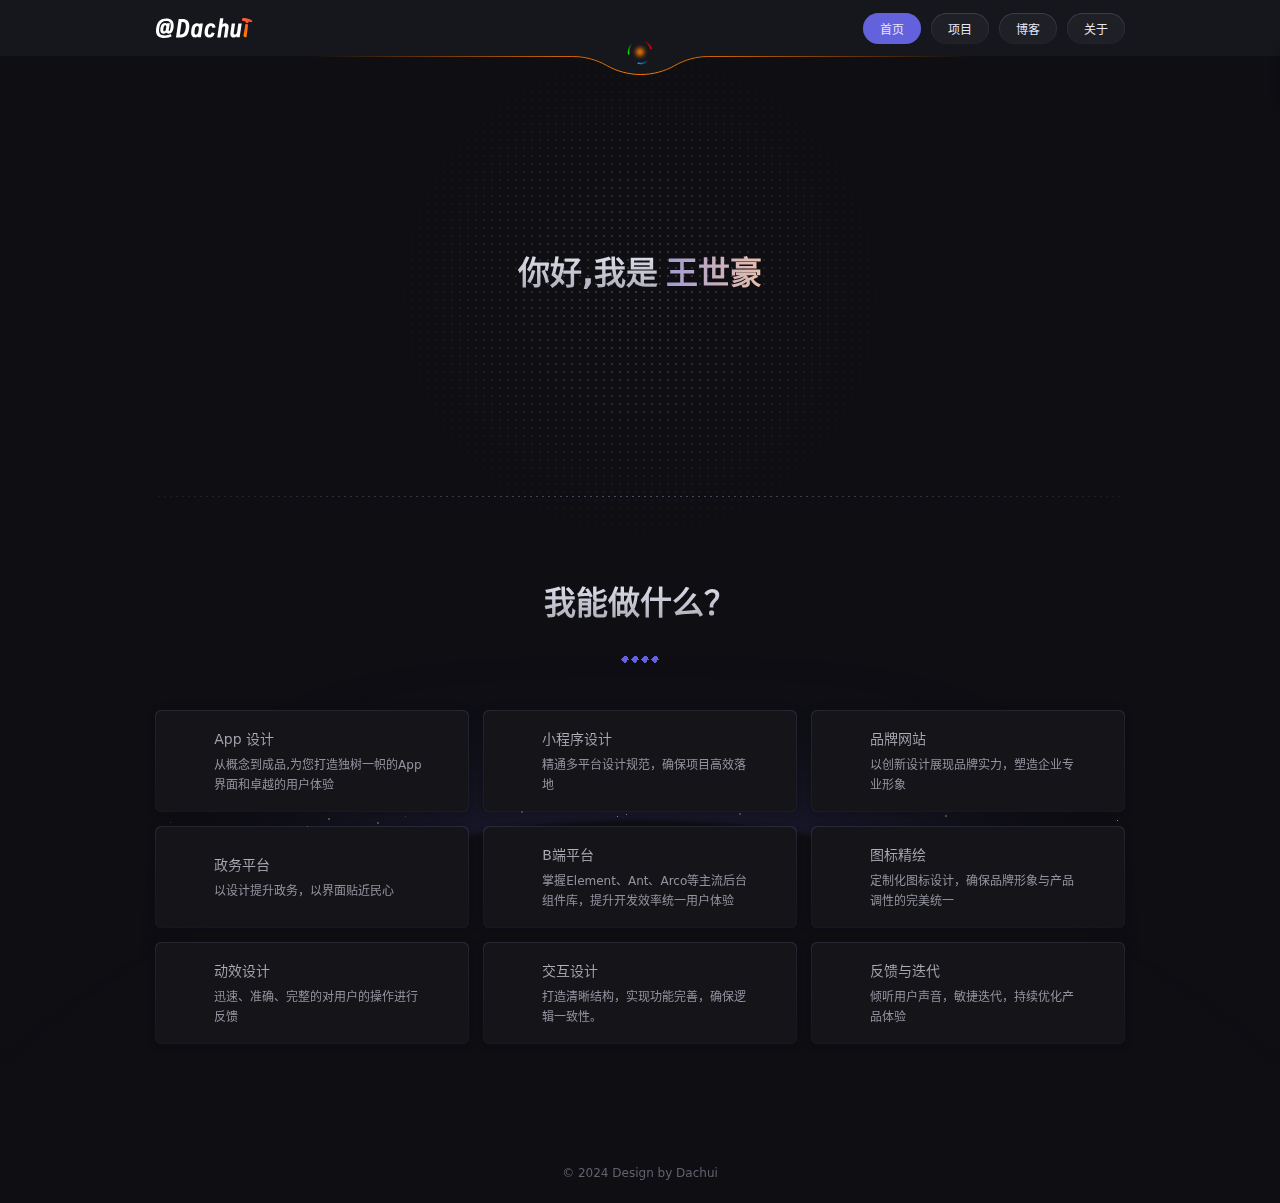
==== index.html @ 523f50c5 "Add files via upload" ====
<!DOCTYPE html>
<html lang="zh-CN" style="color-scheme: dark;">
<head>
    <meta charset="UTF-8">
    <meta name="viewport" content="width=device-width, initial-scale=1.0">
    <title>Dachui - UI Designer</title>
    <link rel="stylesheet" href="./css/style.min.css">
    <link rel="shortcut icon" href="./assets/public/favicon.svg"/>
    <script src="https://unpkg.com/typed.js@2.0.16/dist/typed.umd.js"></script>
</head>
<body>
    
    <canvas class="fireworks"></canvas>
    <div class="head">
        <div class="main">
            <a href="./index.html" class="logo"><img src="./assets/public/logo_text.svg"></a>
            <div class="menu">
                <li class="magical btn nav" onclick="window.location.href='./index.html'">首页</li>
                
                <li class="magical btn" onclick="window.location.href='./project.html'">项目</li>
                <li class="magical btn" onclick="window.location.href='./blog.html'">博客</li>
                <li class="magical btn" onclick="window.location.href='./about.html'">关于</li>
            </div>
            <div class="menu" id="menu-expand">
                <li class="magical btn skin" id="menu-expand-child"><i class="icon menu-icon"></i></li>
            </div>
            <div id="menu-panel">
                <div class="menu-panel-content">
                    <li class="magical btn nav" onclick="window.location.href='./index.html'">首页</li>
                    <li class="magical btn" onclick="window.location.href='./project.html'">项目</li>
                    <li class="magical btn" onclick="window.location.href='./blog.html'">博客</li>
                    <li class="magical btn" onclick="window.location.href='./about.html'">关于</li>
                </div>
            </div>
        </div>
        <blockquote><img src="./assets/public/logo.svg"></blockquote>
    </div>
    <div class="index">
        <div class="hello">
            <div class="title">
                <div class="title-hi">你好,我是</div>
                <a class="title-name" href="https://www.Dachui.design">王世豪</a>
            </div>
            <div class="hello-desc" id="typed"></div>
        </div>
        <div class="content-divider"></div>
        <div class="quickly-link">
            <div class="title-hi">我能做什么？</div>
            <div class="loader"></div>
            <div class="link-card">
                <div class="link-card-list">
                    <!-- App 设计 -->
                    <div class="magical link-card-item">
                        <a>
                            <img src="https://s21.ax1x.com/2024/11/17/pARQZLT.png" alt="">
                            <div class="info">
                                <div class="info-title">App 设计</div>
                                <div class="info-desc">从概念到成品,为您打造独树一帜的App界面和卓越的用户体验</div>
                            </div>
                            <div class="icon icon-arrow">
<svg width="20" height="20" viewBox="0 0 20 20" fill="none" xmlns="http://www.w3.org/2000/svg">
                                    <g clip-path="url(#clip0_2205_43)">
                                    <g filter="url(#filter0_f_2205_43)">
                                    <circle cx="9.99993" cy="10" r="4.28571" stroke="#FFA133" stroke-width="2.85714"/>
                                    </g>
                                    <circle cx="9.99993" cy="10" r="4.71429" stroke="#FFA133" stroke-width="2"/>
                                    </g>
                                    <defs>
                                    <filter id="filter0_f_2205_43" x="-1.42864" y="-1.42857" width="22.857" height="22.8571" filterUnits="userSpaceOnUse" color-interpolation-filters="sRGB">
                                    <feFlood flood-opacity="0" result="BackgroundImageFix"/>
                                    <feBlend mode="normal" in="SourceGraphic" in2="BackgroundImageFix" result="shape"/>
                                    <feGaussianBlur stdDeviation="2.85714" result="effect1_foregroundBlur_2205_43"/>
                                    </filter>
                                    <clipPath id="clip0_2205_43">
                                    <rect width="20" height="20" fill="white"/>
                                    </clipPath>
                                    </defs>
                                    </svg>   
                            </div>
                        </a>
                    </div>
                     <!-- 小程序 -->
                    <div class="magical link-card-item">
                                            <a>
                                                <img src="https://s21.ax1x.com/2024/11/17/pARKKnU.png" alt="">
                                                <div class="info">
                                                    <div class="info-title">小程序设计</div>
                                                    <div class="info-desc">精通多平台设计规范，确保项目高效落地</div>
                                                </div>
                                                <div class="icon icon-arrow">
                                                    <svg width="20" height="20" viewBox="0 0 20 20" fill="none" xmlns="http://www.w3.org/2000/svg">
                                                        <g clip-path="url(#clip0_2205_43)">
                                                        <g filter="url(#filter0_f_2205_43)">
                                                        <circle cx="9.99993" cy="10" r="4.28571" stroke="#FFA133" stroke-width="2.85714"/>
                                                        </g>
                                                        <circle cx="9.99993" cy="10" r="4.71429" stroke="#FFA133" stroke-width="2"/>
                                                        </g>
                                                        <defs>
                                                        <filter id="filter0_f_2205_43" x="-1.42864" y="-1.42857" width="22.857" height="22.8571" filterUnits="userSpaceOnUse" color-interpolation-filters="sRGB">
                                                        <feFlood flood-opacity="0" result="BackgroundImageFix"/>
                                                        <feBlend mode="normal" in="SourceGraphic" in2="BackgroundImageFix" result="shape"/>
                                                        <feGaussianBlur stdDeviation="2.85714" result="effect1_foregroundBlur_2205_43"/>
                                                        </filter>
                                                        <clipPath id="clip0_2205_43">
                                                        <rect width="20" height="20" fill="white"/>
                                                        </clipPath>
                                                        </defs>
                                                        </svg> 
                                                </div>
                                            </a>
                    </div>
                    <!-- 品牌网站 -->
                    <div class="magical link-card-item">
                        <a>
                            <img src="https://s21.ax1x.com/2024/11/17/pARKnXT.png" alt="">
                            <div class="info">
                                <div class="info-title">品牌网站</div>
                                <div class="info-desc">以创新设计展现品牌实力，塑造企业专业形象</div>
                            </div>
                            <div class="icon icon-arrow">
<svg width="20" height="20" viewBox="0 0 20 20" fill="none" xmlns="http://www.w3.org/2000/svg">
                                    <g clip-path="url(#clip0_2205_43)">
                                    <g filter="url(#filter0_f_2205_43)">
                                    <circle cx="9.99993" cy="10" r="4.28571" stroke="#FFA133" stroke-width="2.85714"/>
                                    </g>
                                    <circle cx="9.99993" cy="10" r="4.71429" stroke="#FFA133" stroke-width="2"/>
                                    </g>
                                    <defs>
                                    <filter id="filter0_f_2205_43" x="-1.42864" y="-1.42857" width="22.857" height="22.8571" filterUnits="userSpaceOnUse" color-interpolation-filters="sRGB">
                                    <feFlood flood-opacity="0" result="BackgroundImageFix"/>
                                    <feBlend mode="normal" in="SourceGraphic" in2="BackgroundImageFix" result="shape"/>
                                    <feGaussianBlur stdDeviation="2.85714" result="effect1_foregroundBlur_2205_43"/>
                                    </filter>
                                    <clipPath id="clip0_2205_43">
                                    <rect width="20" height="20" fill="white"/>
                                    </clipPath>
                                    </defs>
                                    </svg>   
                            </div>
                        </a>
                    </div>
                    <!-- 政务平台 -->
                    <div class="magical link-card-item">
                        <a>
                            <img src="https://s21.ax1x.com/2024/11/17/pARKMBF.png" alt="">
                            <div class="info">
                                <div class="info-title">政务平台</div>
                                <div class="info-desc">以设计提升政务，以界面贴近民心</div>
                            </div>
                            <div class="icon icon-arrow">
<svg width="20" height="20" viewBox="0 0 20 20" fill="none" xmlns="http://www.w3.org/2000/svg">
                                    <g clip-path="url(#clip0_2205_43)">
                                    <g filter="url(#filter0_f_2205_43)">
                                    <circle cx="9.99993" cy="10" r="4.28571" stroke="#FFA133" stroke-width="2.85714"/>
                                    </g>
                                    <circle cx="9.99993" cy="10" r="4.71429" stroke="#FFA133" stroke-width="2"/>
                                    </g>
                                    <defs>
                                    <filter id="filter0_f_2205_43" x="-1.42864" y="-1.42857" width="22.857" height="22.8571" filterUnits="userSpaceOnUse" color-interpolation-filters="sRGB">
                                    <feFlood flood-opacity="0" result="BackgroundImageFix"/>
                                    <feBlend mode="normal" in="SourceGraphic" in2="BackgroundImageFix" result="shape"/>
                                    <feGaussianBlur stdDeviation="2.85714" result="effect1_foregroundBlur_2205_43"/>
                                    </filter>
                                    <clipPath id="clip0_2205_43">
                                    <rect width="20" height="20" fill="white"/>
                                    </clipPath>
                                    </defs>
                                    </svg>   
                            </div>
                        </a>
                    </div>
                    <!-- B端平台 -->
                    <div class="magical link-card-item">
                        <a>
                            <img src="https://s21.ax1x.com/2024/11/17/pARKQ74.png" alt="">
                            <div class="info">
                                <div class="info-title">B端平台</div>
                                <div class="info-desc">掌握Element、Ant、Arco等主流后台组件库，提升开发效率统一用户体验</div>
                            </div>
                            <div class="icon icon-arrow">
<svg width="20" height="20" viewBox="0 0 20 20" fill="none" xmlns="http://www.w3.org/2000/svg">
                                    <g clip-path="url(#clip0_2205_43)">
                                    <g filter="url(#filter0_f_2205_43)">
                                    <circle cx="9.99993" cy="10" r="4.28571" stroke="#FFA133" stroke-width="2.85714"/>
                                    </g>
                                    <circle cx="9.99993" cy="10" r="4.71429" stroke="#FFA133" stroke-width="2"/>
                                    </g>
                                    <defs>
                                    <filter id="filter0_f_2205_43" x="-1.42864" y="-1.42857" width="22.857" height="22.8571" filterUnits="userSpaceOnUse" color-interpolation-filters="sRGB">
                                    <feFlood flood-opacity="0" result="BackgroundImageFix"/>
                                    <feBlend mode="normal" in="SourceGraphic" in2="BackgroundImageFix" result="shape"/>
                                    <feGaussianBlur stdDeviation="2.85714" result="effect1_foregroundBlur_2205_43"/>
                                    </filter>
                                    <clipPath id="clip0_2205_43">
                                    <rect width="20" height="20" fill="white"/>
                                    </clipPath>
                                    </defs>
                                    </svg> 
                            </div>
                        </a>
                    </div>
                    <!-- 图标精绘 -->
                    <div class="magical link-card-item">
                        <a>
                            <img src="https://s21.ax1x.com/2024/11/17/pARKZpq.png" alt="">
                            <div class="info">
                                <div class="info-title">图标精绘</div>
                                <div class="info-desc">定制化图标设计，确保品牌形象与产品调性的完美统一</div>
                            </div>
                            <div class="icon icon-arrow">
<svg width="20" height="20" viewBox="0 0 20 20" fill="none" xmlns="http://www.w3.org/2000/svg">
                                    <g clip-path="url(#clip0_2205_43)">
                                    <g filter="url(#filter0_f_2205_43)">
                                    <circle cx="9.99993" cy="10" r="4.28571" stroke="#FFA133" stroke-width="2.85714"/>
                                    </g>
                                    <circle cx="9.99993" cy="10" r="4.71429" stroke="#FFA133" stroke-width="2"/>
                                    </g>
                                    <defs>
                                    <filter id="filter0_f_2205_43" x="-1.42864" y="-1.42857" width="22.857" height="22.8571" filterUnits="userSpaceOnUse" color-interpolation-filters="sRGB">
                                    <feFlood flood-opacity="0" result="BackgroundImageFix"/>
                                    <feBlend mode="normal" in="SourceGraphic" in2="BackgroundImageFix" result="shape"/>
                                    <feGaussianBlur stdDeviation="2.85714" result="effect1_foregroundBlur_2205_43"/>
                                    </filter>
                                    <clipPath id="clip0_2205_43">
                                    <rect width="20" height="20" fill="white"/>
                                    </clipPath>
                                    </defs>
                                    </svg> 
                            </div>
                        </a>
                    </div>
                    <!-- 动效设计 -->
                    <div class="magical link-card-item">
                        <a>
                            <img src="https://s21.ax1x.com/2024/11/17/pARKmcV.png" alt="">
                            <div class="info">
                                <div class="info-title">动效设计</div>
                                <div class="info-desc">迅速、准确、完整的对用户的操作进行反馈</div>
                            </div>
                            <div class="icon icon-arrow">
<svg width="20" height="20" viewBox="0 0 20 20" fill="none" xmlns="http://www.w3.org/2000/svg">
                                    <g clip-path="url(#clip0_2205_43)">
                                    <g filter="url(#filter0_f_2205_43)">
                                    <circle cx="9.99993" cy="10" r="4.28571" stroke="#FFA133" stroke-width="2.85714"/>
                                    </g>
                                    <circle cx="9.99993" cy="10" r="4.71429" stroke="#FFA133" stroke-width="2"/>
                                    </g>
                                    <defs>
                                    <filter id="filter0_f_2205_43" x="-1.42864" y="-1.42857" width="22.857" height="22.8571" filterUnits="userSpaceOnUse" color-interpolation-filters="sRGB">
                                    <feFlood flood-opacity="0" result="BackgroundImageFix"/>
                                    <feBlend mode="normal" in="SourceGraphic" in2="BackgroundImageFix" result="shape"/>
                                    <feGaussianBlur stdDeviation="2.85714" result="effect1_foregroundBlur_2205_43"/>
                                    </filter>
                                    <clipPath id="clip0_2205_43">
                                    <rect width="20" height="20" fill="white"/>
                                    </clipPath>
                                    </defs>
                                    </svg> 
                            </div>
                        </a>
                    </div>
                    <!-- 交互设计 -->
                    <div class="magical link-card-item">
                        <a>
                            <img src="https://s21.ax1x.com/2024/11/17/pARKEhn.png" alt="">
                            <div class="info">
                                <div class="info-title">交互设计</div>
                                <div class="info-desc">打造清晰结构，实现功能完善，确保逻辑一致性。</div>
                            </div>
                            <div class="icon icon-arrow">
<svg width="20" height="20" viewBox="0 0 20 20" fill="none" xmlns="http://www.w3.org/2000/svg">
                                    <g clip-path="url(#clip0_2205_43)">
                                    <g filter="url(#filter0_f_2205_43)">
                                    <circle cx="9.99993" cy="10" r="4.28571" stroke="#FFA133" stroke-width="2.85714"/>
                                    </g>
                                    <circle cx="9.99993" cy="10" r="4.71429" stroke="#FFA133" stroke-width="2"/>
                                    </g>
                                    <defs>
                                    <filter id="filter0_f_2205_43" x="-1.42864" y="-1.42857" width="22.857" height="22.8571" filterUnits="userSpaceOnUse" color-interpolation-filters="sRGB">
                                    <feFlood flood-opacity="0" result="BackgroundImageFix"/>
                                    <feBlend mode="normal" in="SourceGraphic" in2="BackgroundImageFix" result="shape"/>
                                    <feGaussianBlur stdDeviation="2.85714" result="effect1_foregroundBlur_2205_43"/>
                                    </filter>
                                    <clipPath id="clip0_2205_43">
                                    <rect width="20" height="20" fill="white"/>
                                    </clipPath>
                                    </defs>
                                    </svg> 
                            </div>
                        </a>
                    </div>
                    <!-- 反馈与迭代 -->
                    <div class="magical link-card-item">
                        <a>
                            <img src="https://s21.ax1x.com/2024/11/17/pARKe10.png" alt="">
                            <div class="info">
                                <div class="info-title">反馈与迭代</div>
                                <div class="info-desc">倾听用户声音，敏捷迭代，持续优化产品体验</div>
                            </div>
                            <div class="icon icon-arrow">
                                <svg width="20" height="20" viewBox="0 0 20 20" fill="none" xmlns="http://www.w3.org/2000/svg">
                                    <g clip-path="url(#clip0_2205_43)">
                                    <g filter="url(#filter0_f_2205_43)">
                                    <circle cx="9.99993" cy="10" r="4.28571" stroke="#FFA133" stroke-width="2.85714"/>
                                    </g>
                                    <circle cx="9.99993" cy="10" r="4.71429" stroke="#FFA133" stroke-width="2"/>
                                    </g>
                                    <defs>
                                    <filter id="filter0_f_2205_43" x="-1.42864" y="-1.42857" width="22.857" height="22.8571" filterUnits="userSpaceOnUse" color-interpolation-filters="sRGB">
                                    <feFlood flood-opacity="0" result="BackgroundImageFix"/>
                                    <feBlend mode="normal" in="SourceGraphic" in2="BackgroundImageFix" result="shape"/>
                                    <feGaussianBlur stdDeviation="2.85714" result="effect1_foregroundBlur_2205_43"/>
                                    </filter>
                                    <clipPath id="clip0_2205_43">
                                    <rect width="20" height="20" fill="white"/>
                                    </clipPath>
                                    </defs>
                                    </svg>                                                             
                            </div>
                        </a>
                    </div>
                </div>

            </div>
        </div>
    </div>
    <div class="footer">
        <div class="copyright">
            <div>© 2024 Design by <a href="/" target="_blank">Dachui</a></div>
        </div>
    </div>
    <div class="widget">
        <div class="shape-light"></div>
        <div class="shape-star">
            <div class="rising-stars rising-stars-visible">
                <div style="height:1px;width:1px"></div>
                <div style="height:2px;width:2px"></div>
                <div style="height:1px;width:1px"></div>
            </div>
        </div>
        <div class="shape-earth"></div>
    </div>
</body>
<script>
    // 打字效果，感谢 typed.js: https://mattboldt.github.io/typed.js/docs/
    const options = {
        strings: [
            ">_ 欢迎来到我的博客 ^1000",
            ">_ 让我们一起探索吧 ^1000",
        ],
        typeSpeed: 40, // 打印速度
        backSpeed: 20, // 回退速度
        startDelay: 300, // 开始之前的延迟300毫秒
        loop: true, // 是否循环
        showCursor: false, // 不显示光标
    };
    const typed = new Typed('#typed', options);
</script>
<script src="./js/main.min.js"></script>
<script src='./js/anime.js'></script>
<script src='./js/firework.js'></script>
</html>
---- css/style.min.css ----
@media screen and (max-width: 768px){.about-info{flex-direction:column}.list-00,.list-01{grid-template-columns:1fr 1fr !important}.about-bottom .experience .item{grid-template-columns:none !important;grid-template-rows:1fr !important}.blog-left{display:none}.menu{display:none !important}#menu-expand{display:block !important}.hello::after{width:320px !important;height:320px !important}.copyright span,.fillings,.friends{display:none !important}}@media screen and (min-width: 769px){#menu-panel{left:100vw !important}}*{border:0;margin:0;padding:0;box-sizing:border-box;list-style:none;font-size:12px;text-decoration:unset}body{background-color:#0E0E13;color:#E8E8F6;font-family:Roboto, system-ui, -apple-system, "Segoe UI", "Helvetica Neue", Arial, "Liberation Sans", sans-serif, "Apple Color Emoji", "Segoe UI Emoji", "Segoe UI Symbol", "Noto Color Emoji";-webkit-font-smoothing:antialiased;overflow-x:hidden}.fireworks{position:fixed;top:0;left:0;width:100%;height:100%;display:none;z-index:-999}.icon{font-size:0}.icon.dark::before{content:url(../assets/public/skin_light.svg)}.icon.menu-icon::before{content:url(../assets/public/menu_icon.svg)}.magical{--circle-size:600px;--inset:1px;--border:6px;position:relative;display:flex;align-items:center;justify-content:center;border-radius:var(--border);background-color:#0E0E13}.magical::before,.magical::after{content:'';position:absolute;width:calc(100% + var(--inset)*2);height:calc(100% + var(--inset)*2);border-radius:var(--border);inset:calc(0 - var(--inset))}.magical::before{background:radial-gradient(var(--circle-size) circle at var(--mouse-x) var(--mouse-y), rgba(255,255,255,0.3), transparent 40%);z-index:-1}.magical::after{background:linear-gradient(180deg, rgba(78,78,100,0.48) 0%, rgba(78,78,100,0.2) 100%);z-index:-2}.magical .show{width:100%;height:100%;position:absolute;border-radius:var(--border);opacity:0;pointer-events:none;background:radial-gradient(var(--circle-size) circle at var(--mouse-x) var(--mouse-y), rgba(255,255,255,0.01), transparent 40%)}.btn{--border:9999px;background-image:radial-gradient(var(--circle-size) circle at var(--mouse-x) var(--mouse-y), rgba(255,255,255,0.06), transparent 40%)}.btn::before{background:radial-gradient(var(--circle-size) circle at var(--mouse-x) var(--mouse-y), rgba(255,255,255,0.4), transparent 40%)}.btn::after{background:linear-gradient(180deg, rgba(78,78,100,0.68) 0%, rgba(78,78,100,0.2) 100%)}.head{position:fixed;padding:0 40px;width:100%;--height:56px;height:var(--height);display:flex;justify-content:center;align-items:center;--mw:968px;background:rgba(25,25,32,0.8);backdrop-filter:blur(4px);flex-direction:column;z-index:100}.head .main{width:100%;display:flex;justify-content:space-between;align-items:center;max-width:var(--mw)}.head .logo{height:20px}.head #menu-expand{display:none}.head #menu-expand.active{pointer-events:none}.head #menu-expand.active+#menu-panel{left:40px}.head #menu-expand>.menu-icon{transition:transform .5s}.head #menu-expand .active #menu-expand>.menu-icon{transform:rotate(45deg)}@keyframes goOut{0%{left:40px}100%{left:100vw}}.head .menu{display:flex;gap:12px}.head .menu li{--circle-size:100px;border-radius:9999px;padding:6px 16px;cursor:pointer;background-color:#1F1F26;transition:.3s background ease-in-out}.head .menu li.nav,.head .menu li.nav::before{background-color:#6361DC}.head .menu .skin{width:14px;padding:6px 13px}.head #menu-panel{width:calc(100vw - 80px);position:absolute;top:44px;left:100vw;padding:16px 24px;background:rgba(25,25,32,0.96);backdrop-filter:blur(4px);border-radius:6px;box-shadow:0px 0px 8px 0px rgba(10,10,14,0.4);z-index:101}.head #menu-panel .menu-panel-content{display:flex;flex-direction:row;flex-wrap:wrap;justify-content:flex-end;gap:16px}.head #menu-panel .menu-panel-content li{--circle-size:100px;border-radius:9999px;padding:6px 16px;cursor:pointer;background-color:#1F1F26;transition:.3s background ease-in-out}.head #menu-panel .menu-panel-content li.nav,.head #menu-panel .menu-panel-content li.nav::before{background-color:#6361DC}.head blockquote{position:absolute;inset:calc(20px + var(--height)) 0 0;font-size:0;width:100%;display:flex;align-items:flex-end;justify-content:center}.head blockquote::after{content:'';position:absolute;bottom:0;left:0;right:0;height:20px;background:url("../assets/public/head_bottom_line.svg") no-repeat center top;z-index:-1}.head blockquote img{margin-bottom:10px;animation:rotate 6s linear infinite}@keyframes rotate{0%{transform:rotate(0deg)}100%{transform:rotate(360deg)}}.footer{padding:60px 40px 20px 40px;font-size:12px;line-height:20px;color:#62616F}.footer .copyright{display:flex;justify-content:center;align-items:center;--mw:968px;gap:12px}.footer .copyright .main{width:100%;display:flex;justify-content:space-between;align-items:center;max-width:var(--mw)}.footer .copyright a{transition:color .15s ease-in;color:#62616F}.footer .copyright a:hover{color:#6361DC}.footer .copyright .friends{display:flex;justify-content:center;align-items:center;--mw:968px;gap:8px}.footer .copyright .friends .main{width:100%;display:flex;justify-content:space-between;align-items:center;max-width:var(--mw)}.widget{display:flex;justify-content:center;align-items:center;--mw:968px}.widget .main{width:100%;display:flex;justify-content:space-between;align-items:center;max-width:var(--mw)}.widget .shape-light{z-index:-99;position:fixed;bottom:-180px;width:600px;height:200px;border-radius:9999px;background:rgba(99,97,220,0.4);filter:blur(100px)}.widget .shape-star{position:fixed;z-index:-98;bottom:0;height:150px;width:var(--mw);-webkit-mask-image:linear-gradient(180deg, rgba(217,217,217,0) 0%, rgba(217,217,217,0.8) 25%, #d9d9d9 50%, rgba(217,217,217,0.8) 75%, rgba(217,217,217,0) 100%);mask-image:linear-gradient(180deg, rgba(217,217,217,0) 0%, rgba(217,217,217,0.8) 25%, #d9d9d9 50%, rgba(217,217,217,0.8) 75%, rgba(217,217,217,0) 100%);-webkit-mask-size:cover;mask-size:cover}@keyframes risingStarsAnination{0%{transform:translateZ(0) translateY(0)}to{transform:translateZ(0) translateY(-2000px)}}.widget .shape-star .rising-stars{opacity:.7;pointer-events:none}.widget .shape-star .rising-stars div{background:transparent;border-radius:50%}.widget .shape-star .rising-stars div:nth-child(1){animation-duration:100s !important;box-shadow:136px 13273px #fff,347px 1735px #fff,813px 1674px #fff,1949px 440px #fff,1440px 41px #fff,437px 1122px #fff,406px 430px #fff,1014px 25px #fff,1330px 1616px #fff,1636px 1496px #fff,1358px 800px #fff,48px 857px #fff,900px 1821px #fff,906px 1975px #fff,832px 163px #fff,1911px 1480px #fff,576px 523px #fff,783px 1435px #fff,738px 1712px #fff,1822px 193px #fff,1168px 1172px #fff,480px 687px #fff,798px 337px #fff,1747px 824px #fff,1296px 1690px #fff,1277px 1786px #fff,1941px 1271px #fff,1925px 784px #fff,400px 1302px #fff,112px 882px #fff,1008px 1624px #fff,55px 1604px #fff,1143px 1555px #fff,1354px 1344px #fff,1687px 601px #fff,651px 617px #fff,984px 1737px #fff,505px 1689px #fff,634px 1460px #fff,770px 827px #fff,315px 833px #fff,192px 1677px #fff,1324px 580px #fff,1862px 1217px #fff,157px 1255px #fff,1265px 1949px #fff,259px 482px #fff,1925px 39px #fff,1823px 1401px #fff,172px 1227px #fff,1120px 662px #fff,621px 681px #fff,959px 1389px #fff,370px 367px #fff,1629px 754px #fff,117px 756px #fff,415px 19px #fff,1158px 1227px #fff,36px 322px #fff,315px 1172px #fff,1156px 1010px #fff,758px 828px #fff,1576px 1585px #fff,725px 1487px #fff,1987px 1199px #fff,832px 827px #fff,1162px 92px #fff,103px 1868px #fff,588px 198px #fff,695px 984px #fff,1256px 1513px #fff,29px 924px #fff,1991px 1022px #fff,317px 932px #fff,114px 1610px #fff,1073px 1420px #fff,1161px 1045px #fff,684px 312px #fff,250px 419px #fff,151px 76px #fff,1228px 400px #fff,1381px 202px #fff,1210px 207px #fff,951px 1633px #fff,1585px 1768px #fff,1187px 1462px #fff,231px 1455px #fff,1457px 1778px #fff,1604px 75px #fff,1952px 1575px #fff,1870px 10px #fff,1240px 1824px #fff,591px 554px #fff,1696px 112px #fff,1618px 662px #fff,860px 1971px #fff,899px 1140px #fff,1334px 285px #fff,1051px 732px #fff,267px 1737px #fff,1363px 965px #fff,1829px 1718px #fff,1966px 1063px #fff,979px 1908px #fff,1654px 1085px #fff,416px 1055px #fff,1758px 576px #fff,1604px 720px #fff,840px 143px #fff,852px 1385px #fff,411px 1808px #fff,992px 28px #fff,1461px 122px #fff,1110px 671px #fff,221px 1734px #fff,1886px 1139px #fff,1963px 1765px #fff,406px 456px #fff,461px 1710px #fff,524px 1305px #fff,905px 1265px #fff,731px 126px #fff,1748px 186px #fff,759px 1511px #fff,1502px 1174px #fff,163px 1326px #fff,1236px 416px #fff,963px 1543px #fff,509px 373px #fff,1965px 942px #fff,1621px 1614px #fff,211px 515px #fff,1064px 990px #fff,475px 715px #fff,1977px 366px #fff,1480px 1801px #fff,693px 701px #fff,944px 628px #fff,1870px 1324px #fff,1745px 442px #fff,753px 1087px #fff,1639px 620px #fff,1838px 1570px #fff,1945px 1028px #fff,1692px 1037px #fff,276px 440px #fff,668px 1787px #fff,440px 1541px #fff,1493px 199px #fff,1930px 1584px #fff,1856px 700px #fff,1161px 682px #fff,1671px 664px #fff,286px 1182px #fff,1933px 1388px #fff,743px 1367px #fff,849px 1823px #fff,136px 25px #fff,568px 102px #fff,659px 687px #fff,27px 211px #fff,1980px 602px #fff,383px 176px #fff,1124px 470px #fff,1143px 100px #fff,1744px 1751px #fff,689px 614px #fff,596px 1867px #fff,710px 883px #fff,637px 202px #fff,1372px 962px #fff,1595px 1650px #fff,1491px 1428px #fff,873px 235px #fff,1127px 582px #fff,700px 140px #fff,1470px 1395px #fff,1133px 1532px #fff,1736px 1749px #fff,1841px 228px #fff,529px 1790px #fff,1084px 1246px #fff,1365px 230px #fff,529px 304px #fff,528px 1689px #fff,1549px 1892px #fff,975px 1315px #fff,1924px 1909px #fff,423px 115px #fff,1198px 432px #fff,1081px 956px #fff,1890px 1360px #fff,872px 535px #fff,781px 630px #fff,1010px 197px #fff,651px 125px #fff,1569px 1159px #fff,233px 759px #fff,372px 139px #fff,742px 1233px #fff,302px 1514px #fff,1159px 879px #fff,1536px 213px #fff,1212px 49px #fff,897px 1653px #fff,1735px 765px #fff,1086px 410px #fff,609px 1933px #fff,127px 172px #fff,179px 1873px #fff,584px 299px #fff,861px 1050px #fff,400px 234px #fff,1401px 806px #fff,1086px 47px #fff,1735px 1844px #fff,1874px 1698px #fff,975px 720px #fff,164px 845px #fff,461px 66px #fff,894px 1102px #fff,151px 1968px #fff,258px 1303px #fff,366px 593px #fff,390px 1023px #fff,1296px 661px #fff,308px 285px #fff,554px 1926px #fff,1409px 527px #fff,1661px 316px #fff,101px 439px #fff,1051px 1323px #fff,1144px 1541px #fff,479px 16px #fff,1172px 911px #fff,1087px 1807px #fff,1699px 628px #fff,1859px 1056px #fff,571px 1977px #fff,137px 1578px #fff,906px 847px #fff,1071px 430px #fff,212px 323px #fff,353px 276px #fff,680px 316px #fff,1781px 1151px #fff,137px 1426px #fff,1270px 1679px #fff,696px 220px #fff,587px 184px #fff,704px 795px #fff,1646px 907px #fff,1546px 11px #fff,369px 1976px #fff,1199px 815px #fff,290px 913px #fff,159px 1921px #fff,955px 1406px #fff,748px 1132px #fff,1388px 1674px #fff,1390px 1925px #fff,961px 70px #fff,1015px 927px #fff,470px 64px #fff,1125px 684px #fff,615px 1839px #fff,1318px 1437px #fff,1338px 1130px #fff,295px 1857px #fff,1656px 1208px #fff,1550px 1250px #fff,595px 1523px #fff,943px 1812px #fff,976px 1048px #fff,175px 1883px #fff,641px 1066px #fff,1115px 758px #fff,1726px 1072px #fff,1403px 1085px #fff,1601px 935px #fff,221px 877px #fff,1318px 1484px #fff,1382px 1995px #fff,737px 1875px #fff,772px 1635px #fff,869px 1654px #fff,1179px 18px #fff,518px 695px #fff,691px 1963px #fff,1290px 1259px #fff,121px 1616px #fff,531px 1751px #fff,538px 968px #fff,1492px 1387px #fff,848px 1586px #fff,665px 1946px #fff,307px 984px #fff,593px 1790px #fff,282px 981px #fff,1383px 1886px #fff,1220px 1353px #fff,537px 1893px #fff,1228px 1085px #fff,1415px 532px #fff,660px 982px #fff,308px 1837px #fff,1644px 694px #fff,1137px 296px #fff,1010px 450px #fff,1405px 1366px #fff,1823px 1910px #fff,623px 1983px #fff,585px 716px #fff,1521px 888px #fff,334px 1235px #fff,989px 1957px #fff,1055px 1917px #fff,1012px 1921px #fff,502px 793px #fff,362px 394px #fff,437px 1451px #fff,49px 1224px #fff,1883px 326px #fff,235px 1679px #fff,355px 1148px #fff,204px 907px #fff,1405px 851px #fff,404px 986px #fff,126px 239px #fff,1311px 1960px #fff,1178px 804px #fff,692px 1467px #fff,523px 1043px #fff,259px 1128px #fff,940px 229px #fff,733px 590px #fff,845px 1397px #fff,64px 383px #fff,220px 1136px #fff,307px 48px #fff,1996px 1239px #fff,495px 322px #fff,1245px 1786px #fff,392px 26px #fff,1053px 835px #fff,68px 296px #fff,1165px 63px #fff,1992px 584px #fff,1947px 881px #fff,1012px 205px #fff,419px 1901px #fff,91px 667px #fff,558px 1692px #fff,129px 252px #fff,369px 428px #fff,241px 1865px #fff,289px 1345px #fff,1591px 1655px #fff,29px 585px #fff,489px 885px #fff,342px 307px #fff,589px 658px #fff,1069px 348px #fff,355px 690px #fff,1141px 483px #fff,299px 1211px #fff,217px 1040px #fff,266px 524px #fff,1151px 304px #fff,777px 1096px #fff,1166px 1726px #fff,1332px 819px #fff,986px 1727px #fff,87px 1949px #fff,1962px 83px #fff,133px 708px #fff,1603px 504px #fff,487px 1316px #fff,216px 863px #fff,877px 162px #fff,1234px 1181px #fff,1102px 1118px #fff,509px 475px #fff,621px 935px #fff,658px 589px #fff,665px 1606px #fff,878px 1542px #fff,864px 882px #fff,1070px 1310px #fff,1983px 1146px #fff,1673px 1885px #fff,1008px 351px #fff,1896px 494px #fff,1523px 1071px #fff,1424px 773px #fff,1077px 571px #fff,281px 602px #fff,19px 1135px #fff,852px 1826px #fff,1114px 1291px #fff,956px 257px #fff,1956px 1188px #fff,1779px 284px #fff,204px 613px #fff,1892px 1213px #fff,1787px 1914px #fff,1732px 695px #fff,1497px 375px #fff,1266px 1719px #fff,1668px 1242px #fff,931px 147px #fff,399px 1359px #fff,1626px 518px #fff,840px 1495px #fff,145px 926px #fff,924px 46px #fff,1907px 1649px #fff,953px 1435px #fff,1530px 373px #fff,320px 1346px #fff,1007px 581px #fff,897px 46px #fff,926px 1693px #fff,1187px 370px #fff,69px 939px #fff,64px 1548px #fff,66px 491px #fff,1871px 676px #fff,1240px 722px #fff,1223px 216px #fff,1743px 1566px #fff,1901px 1944px #fff,918px 583px #fff,285px 601px #fff,1303px 263px #fff,1156px 1288px #fff,1897px 61px #fff,463px 1533px #fff,98px 1153px #fff,1430px 1811px #fff,304px 651px #fff,722px 260px #fff,219px 1577px #fff,157px 112px #fff,1146px 1534px #fff,972px 230px #fff,529px 962px #fff,91px 947px #fff,410px 1245px #fff,1556px 586px #fff,591px 1038px #fff,1571px 892px #fff,236px 1129px #fff,976px 1915px #fff,903px 590px #fff,939px 521px #fff,697px 859px #fff,1192px 71px #fff,614px 366px #fff,1197px 1094px #fff,1433px 839px #fff,1689px 1700px #fff,1023px 1084px #fff,176px 1110px #fff,12px 830px #fff,1880px 1619px #fff,1914px 994px #fff,218px 987px #fff,1585px 517px #fff,1837px 502px #fff,1878px 1043px #fff,30px 837px #fff,1582px 1999px #fff,1698px 940px #fff,613px 266px #fff,1628px 29px #fff,1113px 180px #fff,239px 269px #fff,1903px 449px #fff,1788px 1095px #fff,51px 1761px #fff,421px 1073px #fff,353px 292px #fff,1612px 749px #fff,986px 601px #fff,450px 343px #fff,1386px 1341px #fff,204px 848px #fff,1527px 110px #fff,379px 1993px #fff,820px 1197px #fff,279px 1804px #fff,160px 1801px #fff,1475px 1135px #fff,1374px 1626px #fff,873px 1542px #fff,1637px 1435px #fff,470px 1761px #fff,628px 919px #fff,628px 574px #fff}.widget .shape-star .rising-stars div:nth-child(2){animation-duration:150s !important;box-shadow:1046px 2770px #fff,584px 202px #fff,195px 1038px #fff,84px 741px #fff,466px 961px #fff,192px 609px #fff,704px 571px #fff,1498px 1059px #fff,21px 1214px #fff,643px 408px #fff,848px 514px #fff,420px 1928px #fff,866px 698px #fff,1071px 119px #fff,1284px 570px #fff,907px 89px #fff,1990px 137px #fff,768px 1886px #fff,1602px 623px #fff,223px 255px #fff,1224px 1955px #fff,1216px 1001px #fff,817px 1781px #fff,1586px 684px #fff,221px 71px #fff,1885px 1713px #fff,1441px 15px #fff,1946px 1649px #fff,437px 1773px #fff,1831px 657px #fff,1230px 220px #fff,906px 1681px #fff,906px 184px #fff,1689px 859px #fff,1655px 564px #fff,1900px 1354px #fff,378px 1964px #fff,985px 1685px #fff,1357px 999px #fff,1518px 1502px #fff,1068px 338px #fff,920px 1753px #fff,1589px 1108px #fff,1212px 1920px #fff,199px 596px #fff,172px 67px #fff,1104px 797px #fff,682px 571px #fff,228px 1285px #fff,401px 751px #fff,558px 1703px #fff,1382px 736px #fff,463px 1746px #fff,579px 1384px #fff,208px 1771px #fff,290px 881px #fff,408px 1189px #fff,1024px 768px #fff,247px 282px #fff,1254px 1274px #fff,592px 1785px #fff,460px 914px #fff,275px 429px #fff,991px 93px #fff,1961px 429px #fff,998px 1797px #fff,1363px 1258px #fff,1387px 611px #fff,1850px 482px #fff,401px 482px #fff,899px 966px #fff,1424px 1844px #fff,1555px 1899px #fff,625px 506px #fff,41px 219px #fff,958px 1518px #fff,1894px 717px #fff,1207px 807px #fff,183px 614px #fff,1146px 467px #fff,349px 1521px #fff,587px 1330px #fff,940px 1640px #fff,1167px 1990px #fff,1728px 1870px #fff,88px 336px #fff,1326px 944px #fff,1103px 117px #fff,1531px 1508px #fff,588px 1497px #fff,1193px 1036px #fff,475px 345px #fff,775px 731px #fff,1189px 411px #fff,1657px 108px #fff,828px 1788px #fff,622px 357px #fff,1441px 1292px #fff,1332px 361px #fff,979px 376px #fff,504px 412px #fff,1470px 290px #fff,1422px 1637px #fff,911px 1694px #fff,1304px 1729px #fff,1378px 890px #fff,181px 1238px #fff,166px 1011px #fff,570px 823px #fff,1842px 771px #fff,1495px 189px #fff,324px 1077px #fff,850px 883px #fff,1718px 1273px #fff,1559px 215px #fff,425px 254px #fff,114px 1855px #fff,1425px 253px #fff,1327px 477px #fff,1644px 234px #fff,851px 1060px #fff,384px 1151px #fff,78px 433px #fff,269px 847px #fff,11px 1426px #fff,1583px 31px #fff,1067px 48px #fff,1532px 544px #fff,1418px 923px #fff,1609px 1733px #fff,96px 1597px #fff,1818px 421px #fff,1059px 181px #fff,156px 1830px #fff,1565px 11px #fff,989px 287px #fff,827px 459px #fff,1730px 1155px #fff,688px 939px #fff,694px 6px #fff,360px 1041px #fff,1230px 1560px #fff,1228px 1637px #fff,207px 460px #fff,1869px 627px #fff,69px 872px #fff,438px 154px #fff,217px 721px #fff,141px 678px #fff,606px 1622px #fff,1836px 1505px #fff,568px 1817px #fff,1692px 901px #fff,1726px 1257px #fff,272px 77px #fff,1327px 405px #fff,833px 628px #fff,974px 782px #fff,828px 1085px #fff,1516px 57px #fff,1432px 279px #fff,1308px 608px #fff,419px 1365px #fff,989px 1354px #fff,343px 557px #fff,1787px 1617px #fff,609px 281px #fff,397px 635px #fff,330px 1483px #fff,1039px 1891px #fff,623px 390px #fff,849px 1113px #fff,774px 1584px #fff,339px 1374px #fff,910px 294px #fff,348px 1997px #fff,961px 1571px #fff,108px 1103px #fff,761px 1908px #fff,1612px 1543px #fff,1978px 1013px #fff,1420px 170px #fff,250px 157px #fff,760px 804px #fff,503px 1240px #fff,913px 1425px #fff,694px 541px #fff,999px 1757px #fff,1792px 865px #fff,521px 1962px #fff,892px 1943px #fff,1266px 744px #fff,1315px 121px #fff,957px 1880px #fff,1387px 334px #fff,101px 132px #fff,760px 1557px #fff,1100px 112px #fff,879px 173px #fff,1712px 1707px #fff,888px 28px #fff,33px 1189px #fff,1316px 1591px #fff,254px 1751px #fff,494px 1485px #fff,1654px 782px #fff,1983px 693px #fff,754px 1919px #fff,1116px 85px #fff,1417px 634px #fff,343px 657px #fff,481px 1867px #fff,805px 1831px #fff,213px 1734px #fff,1305px 225px #fff,1158px 1852px #fff,1335px 1897px #fff,995px 514px #fff,1297px 1704px #fff,732px 25px #fff,1190px 1980px #fff,515px 1537px #fff,1675px 639px #fff,1693px 1862px #fff,417px 1885px #fff,1303px 1332px #fff,1422px 259px #fff,1176px 1403px #fff,1477px 980px #fff,1960px 461px #fff,99px 980px #fff,1139px 418px #fff,1357px 487px #fff,1009px 1329px #fff,293px 355px #fff,301px 464px #fff,222px 138px #fff,307px 265px #fff,989px 856px #fff,182px 1885px #fff,1064px 1909px #fff,885px 155px #fff,403px 166px #fff,1540px 1180px #fff,310px 1519px #fff,777px 496px #fff,664px 1389px #fff,1950px 758px #fff,63px 1412px #fff,1247px 1151px #fff,365px 60px #fff,1793px 502px #fff,533px 320px #fff,927px 766px #fff,206px 340px #fff,1261px 292px #fff,1908px 1564px #fff,99px 50px #fff,1693px 1858px #fff,641px 1034px #fff,1063px 453px #fff,1973px 163px #fff,712px 600px #fff,264px 1682px #fff,1686px 289px #fff,1305px 745px #fff,30px 349px #fff,649px 1772px #fff,1032px 141px #fff,204px 1345px #fff,46px 289px #fff,173px 466px #fff,1369px 1116px #fff,528px 196px #fff,1355px 1117px #fff,1344px 1192px #fff,220px 304px #fff,1816px 1984px #fff,1903px 683px #fff,389px 934px #fff,79px 1352px #fff,1317px 1295px #fff,1169px 1389px #fff,1061px 914px #fff,1777px 1736px #fff,1859px 286px #fff,1479px 569px #fff,930px 1613px #fff,1892px 682px #fff,867px 1193px #fff,40px 1606px #fff,624px 1860px #fff,1829px 1897px #fff,1891px 1944px #fff,1633px 1642px #fff,71px 627px #fff,1334px 1548px #fff,1461px 1437px #fff,220px 547px #fff,334px 907px #fff,1512px 34px #fff,789px 64px #fff,190px 1169px #fff,358px 22px #fff,438px 115px #fff,1576px 248px #fff,117px 836px #fff,957px 1773px #fff,213px 1553px #fff,1211px 1094px #fff,1768px 1569px #fff,541px 725px #fff,1027px 1196px #fff,996px 677px #fff,1406px 1504px #fff,707px 1457px #fff,1704px 445px #fff,1403px 1557px #fff,1743px 223px #fff,1866px 1923px #fff,1137px 762px #fff,1566px 1760px #fff,1289px 1717px #fff,1397px 634px #fff,1286px 516px #fff,1179px 1503px #fff,1143px 1306px #fff,489px 1107px #fff,1663px 145px #fff,1553px 1813px #fff,1611px 1558px #fff,969px 946px #fff,243px 25px #fff,518px 117px #fff,1510px 12px #fff,1461px 1296px #fff,453px 697px #fff,726px 1082px #fff,1727px 410px #fff,1242px 1258px #fff,1847px 1331px #fff,1746px 1023px #fff,972px 1887px #fff,704px 453px #fff,424px 993px #fff,1437px 797px #fff,1947px 235px #fff,916px 1060px #fff,1034px 1354px #fff,723px 1738px #fff,447px 1609px #fff,167px 780px #fff,462px 1224px #fff,704px 1676px #fff,1880px 495px #fff,665px 1497px #fff,773px 1221px #fff,471px 771px #fff,549px 221px #fff,846px 242px #fff,638px 300px #fff,75px 492px #fff,856px 1803px #fff,1605px 1288px #fff,740px 11px #fff,1009px 1229px #fff,650px 1734px #fff,565px 1651px #fff,1314px 949px #fff,852px 1135px #fff,1742px 360px #fff,512px 487px #fff,965px 1638px #fff,619px 1818px #fff,982px 838px #fff,36px 1269px #fff,14px 542px #fff,1913px 1614px #fff,1231px 1455px #fff,950px 1539px #fff,1599px 124px #fff,854px 661px #fff,45px 810px #fff,1098px 425px #fff,1088px 579px #fff,100px 673px #fff,1729px 1110px #fff,35px 507px #fff,435px 708px #fff,893px 127px #fff,953px 1523px #fff,1067px 1352px #fff,1806px 376px #fff,738px 1173px #fff,676px 1910px #fff,405px 805px #fff,1289px 1838px #fff,1794px 677px #fff,1727px 1763px #fff,729px 181px #fff,417px 1509px #fff,402px 867px #fff,1047px 1577px #fff,1748px 619px #fff,815px 156px #fff,1668px 13px #fff,285px 1014px #fff,499px 1355px #fff,384px 819px #fff,364px 1484px #fff,968px 534px #fff,1935px 1915px #fff,662px 870px #fff,1837px 1960px #fff,1063px 1369px #fff,388px 271px #fff,1406px 1113px #fff,1909px 897px #fff,506px 101px #fff,680px 1579px #fff,1908px 1476px #fff,1065px 1308px #fff,892px 1806px #fff,1303px 1738px #fff,1112px 935px #fff,1112px 354px #fff,799px 1222px #fff,1131px 1922px #fff,341px 1281px #fff,744px 298px #fff,1519px 698px #fff,934px 1143px #fff,989px 584px #fff,1250px 161px #fff,49px 1336px #fff,1154px 1944px #fff,260px 1720px #fff,243px 963px #fff,1336px 834px #fff,1373px 578px #fff,1624px 146px #fff,493px 141px #fff,991px 1986px #fff,715px 465px #fff,1380px 373px #fff,1134px 284px #fff,1469px 1534px #fff,1074px 1672px #fff,836px 1225px #fff,1115px 1213px #fff,500px 509px #fff,350px 817px #fff,1352px 1204px #fff,530px 786px #fff,53px 906px #fff,414px 601px #fff,977px 552px #fff,447px 196px #fff,67px 548px #fff,837px 399px #fff,1786px 792px #fff,1681px 1843px #fff,1695px 847px #fff,726px 768px #fff,667px 1145px #fff,382px 395px #fff,502px 1182px #fff,1930px 100px #fff,492px 1356px #fff,221px 977px #fff,998px 848px #fff,482px 531px #fff,497px 239px #fff,1795px 681px #fff,1721px 1218px #fff,521px 349px #fff,1573px 1747px #fff,294px 1103px #fff,39px 235px #fff,1502px 1754px #fff,1918px 1587px #fff,1448px 604px #fff,583px 62px #fff,790px 1923px #fff,510px 344px #fff,165px 1091px #fff,1474px 1639px #fff,1577px 1452px #fff,1017px 99px #fff,1547px 679px #fff,852px 1216px #fff,83px 1818px #fff,1240px 1423px #fff,1122px 1475px #fff,418px 230px #fff,1989px 1326px #fff,1828px 1633px #fff,1412px 373px #fff,685px 1113px #fff,1909px 1468px #fff;opacity:.5}.widget .shape-star .rising-stars div:nth-child(3){animation-duration:200s !important;box-shadow:1858px 10327px #fff,1161px 1700px #fff,271px 1050px #fff,1378px 1738px #fff,1479px 1467px #fff,1866px 1558px #fff,802px 12px #fff,1322px 341px #fff,1593px 1458px #fff,1500px 710px #fff,1933px 1717px #fff,487px 1255px #fff,1547px 240px #fff,1460px 931px #fff,1725px 1308px #fff,69px 335px #fff,802px 1969px #fff,1621px 1871px #fff,1553px 113px #fff,1166px 124px #fff,1987px 79px #fff,180px 1271px #fff,466px 765px #fff,129px 1528px #fff,73px 117px #fff,1836px 1944px #fff,335px 125px #fff,145px 364px #fff,1864px 1974px #fff,525px 559px #fff,865px 876px #fff,1097px 828px #fff,1544px 1001px #fff,1362px 411px #fff,1218px 312px #fff,185px 1270px #fff,1273px 493px #fff,1241px 1593px #fff,1410px 1164px #fff,398px 1009px #fff,1700px 570px #fff,1985px 937px #fff,706px 958px #fff,651px 1650px #fff,765px 1675px #fff,1557px 316px #fff,779px 1365px #fff,1150px 581px #fff,251px 1600px #fff,1244px 906px #fff,912px 1051px #fff,733px 1393px #fff,1081px 847px #fff,592px 420px #fff,1820px 736px #fff,912px 807px #fff,1925px 711px #fff,1862px 1277px #fff,985px 1024px #fff,162px 1318px #fff,1714px 559px #fff,1588px 1205px #fff,763px 955px #fff,1760px 1228px #fff,756px 1980px #fff,1119px 382px #fff,1887px 1961px #fff,1869px 798px #fff,1105px 800px #fff,1110px 1166px #fff,1669px 1354px #fff,1014px 128px #fff,290px 692px #fff,1666px 102px #fff,249px 559px #fff,1874px 1811px #fff,1998px 1676px #fff,1728px 1882px #fff,1730px 736px #fff,890px 426px #fff,1388px 1047px #fff,701px 374px #fff,1542px 1736px #fff,781px 163px #fff,791px 809px #fff,1649px 438px #fff,1094px 1475px #fff,241px 382px #fff,1632px 1472px #fff,62px 1676px #fff,1154px 909px #fff,501px 1121px #fff,886px 526px #fff,1587px 1752px #fff,1247px 131px #fff,1800px 242px #fff,590px 1059px #fff,837px 1819px #fff,281px 1355px #fff,161px 1898px #fff,1465px 371px #fff,1578px 823px #fff,877px 1360px #fff,276px 1713px #fff,296px 522px #fff,804px 173px #fff,1793px 617px #fff,1622px 1824px #fff,237px 1068px #fff,1933px 545px #fff,1543px 1870px #fff,884px 578px #fff,125px 250px #fff,986px 882px #fff,1400px 1211px #fff,570px 1508px #fff,1449px 115px #fff,726px 914px #fff,1499px 1532px #fff,1308px 968px #fff,1876px 630px #fff,843px 606px #fff,144px 1085px #fff,878px 1315px #fff,1779px 1571px #fff,1145px 1510px #fff,1368px 1857px #fff,852px 627px #fff,1680px 641px #fff,1652px 1798px #fff,1303px 1056px #fff,1391px 45px #fff,365px 972px #fff,1031px 1860px #fff,1806px 1213px #fff,1249px 233px #fff,1126px 1513px #fff,1921px 1055px #fff,1490px 1176px #fff,641px 1781px #fff,1640px 854px #fff,542px 1083px #fff,106px 679px #fff,1423px 857px #fff,1254px 781px #fff,1775px 950px #fff,681px 239px #fff,756px 478px #fff,1199px 973px #fff,346px 1704px #fff,421px 911px #fff,339px 1168px #fff,586px 1762px #fff,801px 274px #fff,1901px 1693px #fff,914px 1706px #fff,976px 1023px #fff,787px 802px #fff,1057px 1614px #fff,438px 173px #fff,56px 1526px #fff,258px 1960px #fff,1756px 4px #fff,434px 1702px #fff,1590px 1362px #fff,607px 1053px #fff,1510px 1225px #fff,683px 262px #fff,184px 1205px #fff,1579px 891px #fff,131px 1755px #fff,1929px 761px #fff,1867px 1152px #fff,1875px 280px #fff,271px 1683px #fff,671px 1224px #fff,1836px 1011px #fff,1323px 1211px #fff,1149px 1503px #fff,57px 1496px #fff,149px 647px #fff,1927px 142px #fff,381px 1755px #fff,265px 1660px #fff,322px 1161px #fff,946px 304px #fff,1616px 1035px #fff,1283px 1371px #fff,1232px 1532px #fff,1869px 387px #fff,1101px 1882px #fff,1428px 1762px #fff,1666px 620px #fff,444px 739px #fff,1525px 1091px #fff,1372px 1186px #fff,1733px 898px #fff,1076px 72px #fff,538px 1382px #fff,424px 1995px #fff,571px 526px #fff,412px 521px #fff,1372px 564px #fff,1358px 1203px #fff,1427px 689px #fff,1599px 1873px #fff,589px 384px #fff,855px 739px #fff,1431px 1233px #fff,983px 1877px #fff,1174px 1911px #fff,1194px 337px #fff,206px 865px #fff,621px 423px #fff,934px 1528px #fff,853px 1336px #fff,722px 1341px #fff,1806px 1361px #fff,1077px 281px #fff,1298px 79px #fff,258px 389px #fff,666px 560px #fff,1898px 1083px #fff,869px 1141px #fff,345px 1500px #fff,1025px 1327px #fff,1953px 302px #fff,1709px 773px #fff,1565px 467px #fff,1937px 55px #fff,435px 510px #fff,833px 271px #fff,711px 1105px #fff,121px 1869px #fff,1934px 948px #fff,175px 387px #fff,899px 1971px #fff,1784px 1443px #fff,1080px 1296px #fff,1733px 1938px #fff,677px 949px #fff,998px 1514px #fff,455px 1734px #fff,318px 574px #fff,140px 84px #fff,1555px 1854px #fff,1244px 471px #fff,874px 1216px #fff,1590px 358px #fff,1251px 1027px #fff,855px 1210px #fff,540px 1026px #fff,1035px 1680px #fff,814px 1264px #fff,1852px 974px #fff,757px 1443px #fff,836px 22px #fff,1477px 1364px #fff,92px 1002px #fff,114px 1147px #fff,748px 1621px #fff,1293px 1083px #fff,1222px 40px #fff,1870px 210px #fff,943px 1762px #fff,340px 785px #fff,916px 1916px #fff,1993px 1791px #fff,1811px 556px #fff,1839px 1073px #fff,1193px 331px #fff,613px 35px #fff,1858px 1384px #fff,1730px 1678px #fff,1379px 787px #fff,1312px 73px #fff,231px 1475px #fff,903px 939px #fff,1037px 801px #fff,853px 631px #fff,1256px 861px #fff,1329px 685px #fff,1078px 115px #fff,229px 876px #fff,667px 1493px #fff,418px 674px #fff,558px 1881px #fff,1745px 633px #fff,1677px 676px #fff,1407px 616px #fff,1874px 67px #fff,276px 1509px #fff,1757px 543px #fff,280px 249px #fff,1738px 609px #fff,1908px 23px #fff,1677px 580px #fff,32px 1763px #fff,32px 447px #fff,1702px 1504px #fff,1190px 1477px #fff,215px 82px #fff,327px 407px #fff,1559px 1114px #fff,933px 668px #fff,451px 621px #fff,1929px 846px #fff,32px 774px #fff,1956px 1642px #fff,1475px 1964px #fff,676px 1033px #fff,1810px 1514px #fff,1518px 1712px #fff,1436px 1851px #fff,523px 1439px #fff,374px 1219px #fff,609px 1850px #fff,1515px 1935px #fff,54px 775px #fff,1775px 1760px #fff,638px 1563px #fff,319px 560px #fff,1624px 180px #fff,156px 879px #fff,997px 296px #fff,1015px 1008px #fff,1003px 1273px #fff,1916px 585px #fff,729px 692px #fff,576px 742px #fff,346px 1712px #fff,1632px 1017px #fff,1820px 1786px #fff,529px 1067px #fff,1641px 1899px #fff,1034px 1776px #fff,936px 1016px #fff,1372px 1163px #fff,1877px 117px #fff,1400px 1800px #fff,855px 1426px #fff,1333px 1970px #fff,686px 628px #fff,1594px 1839px #fff,1025px 475px #fff,103px 738px #fff,1984px 632px #fff,1471px 1777px #fff,761px 1601px #fff,1892px 277px #fff,1134px 1234px #fff,1811px 198px #fff,87px 704px #fff,1651px 1976px #fff,52px 1767px #fff,704px 1337px #fff,802px 191px #fff,1558px 1521px #fff,561px 1204px #fff,693px 921px #fff,97px 1563px #fff,855px 1409px #fff,458px 250px #fff,144px 1721px #fff,1783px 863px #fff,1595px 691px #fff,345px 308px #fff,1528px 1854px #fff,989px 130px #fff,1325px 1593px #fff,206px 749px #fff,836px 1724px #fff,1278px 208px #fff,232px 829px #fff,199px 638px #fff,1519px 215px #fff,14px 69px #fff,1677px 1092px #fff,1894px 579px #fff,958px 408px #fff,105px 377px #fff,896px 1369px #fff,1793px 864px #fff,279px 987px #fff,1431px 636px #fff,1255px 1430px #fff,1169px 79px #fff,920px 227px #fff,1211px 721px #fff,535px 552px #fff,51px 332px #fff,933px 146px #fff,377px 1335px #fff,249px 63px #fff,1535px 535px #fff,457px 616px #fff,1722px 813px #fff,998px 1478px #fff,308px 1395px #fff,1860px 1153px #fff,146px 1334px #fff,1200px 1599px #fff,1758px 861px #fff,1676px 1494px #fff,344px 1423px #fff,1281px 1775px #fff,1617px 942px #fff,190px 660px #fff,1783px 399px #fff,1364px 1781px #fff,1439px 1725px #fff,146px 1650px #fff,1209px 656px #fff,1181px 938px #fff,1710px 72px #fff,1176px 757px #fff,219px 1728px #fff,1271px 353px #fff,471px 665px #fff,1212px 1531px #fff,1805px 1687px #fff,1225px 1591px #fff,107px 532px #fff,7px 1980px #fff,1366px 89px #fff,1276px 574px #fff,1200px 1144px #fff,1886px 924px #fff,665px 1543px #fff,1418px 55px #fff,1755px 1828px #fff,1626px 48px #fff,697px 1868px #fff,901px 1643px #fff,21px 1696px #fff,932px 1471px #fff,1468px 1972px #fff,1682px 1786px #fff,323px 332px #fff,1798px 1661px #fff,827px 1124px #fff,1790px 1828px #fff,1117px 219px #fff,364px 1082px #fff,808px 1877px #fff,1542px 1281px #fff,1929px 704px #fff,1867px 1408px #fff,1850px 1264px #fff,299px 199px #fff,413px 1414px #fff,117px 1574px #fff,1361px 61px #fff,746px 1194px #fff,1719px 1803px #fff,374px 155px #fff,140px 570px #fff,1797px 850px #fff,1540px 509px #fff,1278px 603px #fff,1520px 1385px #fff,805px 207px #fff,1977px 1386px #fff,1452px 1361px #fff,937px 38px #fff,1294px 1911px #fff,1898px 1002px #fff,657px 972px #fff,1050px 641px #fff,1072px 255px #fff,438px 638px #fff,261px 1056px #fff,620px 1078px #fff,558px 1957px #fff,1767px 1500px #fff,182px 565px #fff,565px 48px #fff,227px 504px #fff,1483px 371px #fff,693px 236px #fff,766px 317px #fff,1305px 669px #fff,885px 537px #fff,1935px 44px #fff,1391px 1152px #fff,220px 1369px #fff,654px 1800px #fff,1974px 264px #fff,1930px 959px #fff,1197px 1905px #fff,543px 1035px #fff,156px 1975px #fff,1828px 1156px #fff,319px 242px #fff,1657px 83px #fff,682px 879px #fff,1293px 1716px #fff,1561px 739px #fff,1365px 927px #fff,1753px 812px #fff;opacity:.3}.widget .shape-star .rising-stars-visible div{animation:risingStarsAnination linear infinite}.widget .shape-earth{position:fixed;z-index:-97;bottom:-1840px;width:1920px;height:1920px;border-radius:9999px;background:#0E0E13;filter:blur(2px)}.index{display:flex;justify-content:center;align-items:center;--mw:968px;flex-direction:column;justify-content:flex-start;padding:96px 40px 60px 40px;min-height:calc(100vh - 100px)}.index .main{width:100%;display:flex;justify-content:space-between;align-items:center;max-width:var(--mw)}.index .hello{display:flex;justify-content:center;align-items:center;--mw:968px;height:400px;width:100%;max-width:var(--mw);flex-direction:column}.index .hello .main{width:100%;display:flex;justify-content:space-between;align-items:center;max-width:var(--mw)}.index .hello .title{display:flex;justify-content:center;align-items:flex-start;gap:8px}.index .hello .title *{font-size:32px;font-weight:700}.index .hello .title .title-hi{font-size:32px;font-weight:700;background:linear-gradient(180deg, #E8E8F6 0%, rgba(232,232,246,0.72) 100%);background-clip:text;-webkit-background-clip:text;-webkit-text-fill-color:transparent}.index .hello .title .title-name{--bg:linear-gradient(90deg, #A29CD3 0%, #E8BFAC 100%);position:relative;background:var(--bg);background-clip:text;-webkit-background-clip:text;-webkit-text-fill-color:transparent}.index .hello .title .title-name:hover::after{content:'';position:absolute;inset:auto 0 0;width:100%;height:1px;background:var(--bg)}.index .hello .hello-desc{height:28px;color:#B3B3C1;font-size:16px;line-height:28px;font-weight:300;letter-spacing:1px;margin:24px 0 0 0}.index .hello::after{content:'';position:absolute;width:512px;height:512px;background-image:radial-gradient(circle at center, rgba(255,255,255,0.3) 1px, transparent 1px);background-size:8px 8px;mask-image:radial-gradient(at center, #fff, transparent 72%);-webkit-mask-image:radial-gradient(at center, #fff, transparent 72%);opacity:0.6;z-index:-1}.index .content-divider{display:flex;justify-content:center;align-items:center;--mw:968px;width:100%;max-width:var(--mw);height:1px;background-image:radial-gradient(circle at center, #4E4E64 1px, transparent 1px);background-size:6px 1px;background-repeat:repeat;mask-image:radial-gradient(at center, #fff, transparent 90%);-webkit-mask-image:radial-gradient(at center, #fff, transparent 90%)}.index .content-divider .main{width:100%;display:flex;justify-content:space-between;align-items:center;max-width:var(--mw)}.index .quickly-link{display:flex;justify-content:center;align-items:center;--mw:968px;flex-direction:column;padding-top:80px;width:100%;max-width:var(--mw)}.index .quickly-link .main{width:100%;display:flex;justify-content:space-between;align-items:center;max-width:var(--mw)}.index .quickly-link .title-hi{font-size:32px;font-weight:700;background:linear-gradient(180deg, #E8E8F6 0%, rgba(232,232,246,0.72) 100%);background-clip:text;-webkit-background-clip:text;-webkit-text-fill-color:transparent}.index .quickly-link .loader{margin:32px 0 48px 0;width:40px;height:8px;--c:#6361DC 90deg,#0E0E13 0;background:conic-gradient(from 135deg at top, var(--c)) 0 0,conic-gradient(from -45deg at bottom, var(--c)) 0 100%;background-size:calc(100%/4) 50%;background-repeat:repeat-x;animation:l12 2s infinite}@keyframes l12{60%,100%{background-position:calc(100%/3) 0,calc(100%/-3) 100%}}.index .quickly-link .link-card{display:flex;justify-content:center;align-items:center;--mw:968px;flex-direction:column;gap:16px;width:100%;max-width:var(--mw)}.index .quickly-link .link-card .main{width:100%;display:flex;justify-content:space-between;align-items:center;max-width:var(--mw)}.index .quickly-link .link-card .link-card-list{width:100%;max-width:var(--mw);display:grid;grid-template-columns:repeat(auto-fill, minmax(240px, 1fr));grid-gap:16px}.index .quickly-link .link-card .link-card-list .link-card-item{background-color:#141419;box-shadow:0px 0px 8px 0px rgba(10,10,14,0.4);--circle-size:400px}.index .quickly-link .link-card .link-card-list .link-card-item *{transition:opacity .4s}.index .quickly-link .link-card .link-card-list .link-card-item a{width:100%;display:flex;flex-direction:row;align-items:center;padding:16px;gap:12px}.index .quickly-link .link-card .link-card-list .link-card-item a:hover{color:#6361DC;transition:all .15s ease-in}.index .quickly-link .link-card .link-card-list .link-card-item a:hover .info,.index .quickly-link .link-card .link-card-list .link-card-item a:hover .icon-arrow,.index .quickly-link .link-card .link-card-list .link-card-item a:hover img{opacity:1}.index .quickly-link .link-card .link-card-list .link-card-item img{width:40px;opacity:.6}.index .quickly-link .link-card .link-card-list .link-card-item .info{width:100%;display:flex;flex-direction:column;align-items:flex-start;gap:4px;opacity:.8}.index .quickly-link .link-card .link-card-list .link-card-item .info .info-title{width:100%;font-size:14px;font-weight:500;line-height:24px;background:linear-gradient(180deg, #E8E8F6 0%, rgba(232,232,246,0.72) 100%);background-clip:text;-webkit-background-clip:text;-webkit-text-fill-color:transparent}.index .quickly-link .link-card .link-card-list .link-card-item .info .info-desc{width:100%;font-size:12px;font-weight:400;line-height:20px;color:#B3B3C1}.index .quickly-link .link-card .link-card-list .link-card-item .icon-arrow{width:14px;height:14px;opacity:0}.work{display:flex;justify-content:center;align-items:center;--mw:968px;padding:154px 40px 60px 40px;flex-direction:column;align-items:center;justify-content:flex-start;min-height:calc(100vh - 100px)}.work .main{width:100%;display:flex;justify-content:space-between;align-items:center;max-width:var(--mw)}.work .card-list{width:100%;max-width:var(--mw);display:grid;grid-template-columns:repeat(auto-fill, minmax(280px, 1fr));grid-gap:16px}.work .card-list .item{--circle-size:600px;border-radius:6px;background-color:#141419;box-shadow:0px 0px 8px 0px rgba(10,10,14,0.4);align-content:start;flex-wrap:wrap}.work .card-list .item a{display:flex;flex-direction:column;padding:16px;gap:16px}.work .card-list .item a .dark{position:relative;font-size:0}.work .card-list .item a .dark::after{content:"";position:absolute;width:100%;height:100%;left:0}.work .card-list .item a .dark .cover{width:100%;border-radius:6px;opacity:.9;transition:opacity .2s}.work .card-list .item a .text{display:flex;flex-direction:column;align-items:flex-start;gap:4px;word-wrap:break-word;opacity:.8;transition:opacity .2s}.work .card-list .item a .text .title-area{display:flex;width:100%;justify-content:space-between;align-items:center;gap:8px}.work .card-list .item a .text .title-area .title{display:flex;align-items:center;gap:4px}.work .card-list .item a .text .title-area .title .name{font-size:14px;line-height:24px;font-weight:500;background:linear-gradient(180deg, #E8E8F6 0%, rgba(232,232,246,0.72) 100%);background-clip:text;-webkit-background-clip:text;-webkit-text-fill-color:transparent}.work .card-list .item a .text .title-area .title .link{opacity:0;transition:opacity .2s}.work .card-list .item a .text .title-area .tag{font-size:12px;line-height:100%;font-weight:500;padding:4px 8px;border-radius:9999px}.work .card-list .item a .text .title-area .tag-web{color:#57AC84;background:rgba(87,172,132,0.1);border:1px solid rgba(87,172,132,0.16)}.work .card-list .item a .text .title-area .tag-assets{color:#D59A78;background:rgba(213,154,120,0.1);border:1px solid rgba(213,154,120,0.16)}.work .card-list .item a .text .title-area .tag-app{color:#cb55d2;background:rgba(203,85,210,0.1);border:1px solid rgba(203,85,210,0.16)}.work .card-list .item a .text .title-area .tag-2b{color:#6F98FF;background:rgba(111,152,255,0.1);border:1px solid rgba(111,152,255,0.16)}.work .card-list .item a .text .title-area .tag-other{color:#939EA9;background:rgba(147,158,169,0.1);border:1px solid rgba(147,158,169,0.16)}.work .card-list .item a .text .desc{width:100%;font-size:12px;line-height:20px;color:#B3B3C1}.work .card-list .item a:hover .cover,.work .card-list .item a:hover .text,.work .card-list .item a:hover .link{opacity:1 !important;transition:opacity .4s}.blog{display:flex;justify-content:center;align-items:center;--mw:968px;padding:154px 40px 60px 40px;flex-direction:row;align-items:flex-start;min-height:calc(100vh - 100px)}.blog .main{width:100%;display:flex;justify-content:space-between;align-items:center;max-width:var(--mw)}.blog .blog-left{min-width:100px;padding-top:10px}.blog .blog-left .blog-left-line{width:6px;position:fixed}.blog .blog-list{display:flex;flex-direction:column;align-items:flex-start;max-width:868px}.blog .blog-list .item{width:100%}.blog .blog-list .item .content-divider{display:flex;justify-content:center;align-items:center;--mw:968px;width:100%;max-width:var(--mw);height:1px;background-image:radial-gradient(circle at center, #4E4E64 1px, transparent 1px);background-size:6px 1px;background-repeat:repeat;mask-image:radial-gradient(at center, #fff, transparent 90%);-webkit-mask-image:radial-gradient(at center, #fff, transparent 90%);margin:24px 0}.blog .blog-list .item .content-divider .main{width:100%;display:flex;justify-content:space-between;align-items:center;max-width:var(--mw)}.blog .blog-list .item a{display:flex;flex-direction:column;gap:16px}.blog .blog-list .item a .text{display:flex;flex-direction:column;align-items:flex-start;gap:8px;opacity:.8;transition:opacity .2s}.blog .blog-list .item a .text .title-area{width:100%;display:flex;justify-content:space-between;align-items:center;gap:12px}.blog .blog-list .item a .text .title-area .title{display:flex;align-items:center;gap:6px}.blog .blog-list .item a .text .title-area .title .name{font-size:16px;line-height:28px;font-weight:500;background:linear-gradient(180deg, #E8E8F6 0%, rgba(232,232,246,0.72) 100%);background-clip:text;-webkit-background-clip:text;-webkit-text-fill-color:transparent;transition:text-shadow .2s}.blog .blog-list .item a .text .title-area .title .link{font-size:16px;line-height:28px;font-weight:500;color:#6361DC;opacity:0;transition:opacity .2s}.blog .blog-list .item a .text .title-area .tag{font-size:14px;line-height:24px;font-weight:400;color:#62616F}.blog .blog-list .item a .text .desc{width:100%;font-size:14px;line-height:24px;font-weight:400;color:#B3B3C1}.blog .blog-list .item a .info{display:flex;flex-direction:row;align-items:center;justify-content:flex-start;gap:8px;opacity:.8;transition:opacity .2s}.blog .blog-list .item a .info .info-avatar{width:12px;height:12px}.blog .blog-list .item a .info .info-name{font-size:12px;line-height:20px;font-weight:400;color:#B3B3C1}.blog .blog-list .item a .info .info-time{font-size:12px;line-height:20px;font-weight:400;color:#62616F}.blog .blog-list .item a:hover .link,.blog .blog-list .item a:hover .text,.blog .blog-list .item a:hover .info{opacity:1 !important;transition:opacity .4s}.blog .blog-list .item a:hover .text .name{text-shadow:0 0 #6361DC}.about{display:flex;justify-content:center;align-items:center;--mw:968px;flex-direction:column;padding:154px 40px 60px 40px}.about .main{width:100%;display:flex;justify-content:space-between;align-items:center;max-width:var(--mw)}.about .about-top{max-width:var(--mw);display:flex;flex-direction:column}.about .about-name{font-size:32px;line-height:100%;font-weight:700;margin-bottom:48px;background:linear-gradient(180deg, #E8E8F6 0%, rgba(232,232,246,0.72) 100%);background-clip:text;-webkit-background-clip:text;-webkit-text-fill-color:transparent}.about .about-info{display:flex;gap:72px}.about .about-info-title{font-size:18px;line-height:100%;font-weight:500;margin-bottom:24px;background:linear-gradient(180deg, #E8E8F6 0%, rgba(232,232,246,0.72) 100%);background-clip:text;-webkit-background-clip:text;-webkit-text-fill-color:transparent}.about .about-info-left{max-width:696px}.about .about-info-left .introduce-desc{font-size:14px;line-height:24px;color:#B3B3C1}.about .about-info-left .introduce-desc a{font-size:14px;line-height:24px;font-weight:500;text-decoration:underline;color:#B3B3C1;transition:color .15s ease-in}.about .about-info-left .introduce-desc a:hover{color:#6361DC}.about .about-info-right{display:flex;flex-direction:column;gap:40px;min-width:200px}.about .about-info-right .contact-desc{font-size:14px;line-height:24px;color:#B3B3C1}.about .about-info-right .contact-desc .list{display:flex;flex-direction:row}.about .about-info-right .contact-desc .list .list-label{font-size:14px;line-height:24px}.about .about-info-right .contact-desc .list .list-value a{font-size:14px;line-height:24px;color:#B3B3C1;transition:color .15s ease-in;text-decoration:underline;display:flex;align-items:center;gap:4px}.about .about-info-right .contact-desc .list .list-value a:hover{cursor:pointer;color:#6361DC}.about .about-info-right .contact-desc .list .copied{opacity:0;color:#15a675;transition:opacity .4s;margin-left:4px}.about .about-info-right .resume-title{margin-bottom:8px}.about .about-info-right .resume-desc{display:flex;flex-direction:column;align-items:flex-start}.about .about-info-right .resume-desc .resume-desc-helptext{font-size:12px;line-height:20px;color:#62616F;margin-bottom:16px}.about .about-info-right .resume-desc .resume-btn{--circle-size:100px;--border:9999px;border-radius:9999px;padding:4px 16px;cursor:pointer;background-color:#6361DC}.about .about-info-right .resume-desc .resume-btn::before{background-color:#6361DC}.about .about-info-right .resume-desc .resume-btn a{font-size:12px;line-height:20px;color:#E8E8F6;text-decoration:none}.about .about-middle{width:100%;max-width:var(--mw);display:flex;flex-direction:column;margin:40px 0 80px 0}.about .about-middle .power{display:flex;flex-direction:column;gap:16px}.about .about-middle .power .list-00{width:100%;display:grid;grid-template-columns:1fr 1fr 1fr 1fr;grid-gap:16px}.about .about-middle .power .list-01{width:100%;display:grid;grid-template-columns:1fr 1fr 1fr 1fr 1fr;grid-gap:16px}.about .about-middle .power .power-card{--circle-size:400px;background-color:#141419;box-shadow:0px 0px 8px 0px rgba(10,10,14,0.4)}.about .about-middle .power .power-card a{width:100%;display:flex;flex-direction:column;align-items:flex-start;gap:12px;padding:16px}.about .about-middle .power .power-card a .card-img{width:32px;height:32px;opacity:.8;transition:opacity .2s;display:flex;align-items:center;justify-content:center;background:no-repeat center}.about .about-middle .power .power-card a .card-img img{z-index:1}.about .about-middle .power .power-card a .card-img::after{content:'';position:absolute;width:32px;height:32px;filter:blur(10px);background:inherit;background-size:100%}.about .about-middle .power .power-card a:hover .card-img,.about .about-middle .power .power-card a:hover .card-text{opacity:1;transition:opacity .4s}.about .about-middle .power .power-card a .card-text{font-size:12px;line-height:20px;color:#B3B3C1;opacity:.8;transition:opacity .2s}.about .about-middle .power .power-card-number{--circle-size:400px;background-color:#141419;box-shadow:0px 0px 8px 0px rgba(10,10,14,0.4)}.about .about-middle .power .power-card-number a{width:100%;display:flex;flex-direction:column;align-items:flex-start;gap:12px;padding:16px}.about .about-middle .power .power-card-number a:hover .card-title,.about .about-middle .power .power-card-number a:hover .card-text{opacity:1;transition:opacity .4s}.about .about-middle .power .power-card-number a .card-title{font-size:18px;line-height:28px;font-weight:500;background:linear-gradient(180deg, #E8E8F6 0%, rgba(232,232,246,0.72) 100%);background-clip:text;-webkit-background-clip:text;-webkit-text-fill-color:transparent;opacity:.8;transition:opacity .2s}.about .about-middle .power .power-card-number a .card-text{font-size:12px;line-height:20px;color:#B3B3C1;opacity:.8;transition:opacity .2s}.about .about-bottom{width:100%;max-width:var(--mw);display:flex;flex-direction:column}.about .about-bottom .experience{width:100%;display:flex;flex-direction:column;gap:48px}.about .about-bottom .experience .item{display:grid;grid-template-columns:1fr 1fr 3fr;gap:16px}.about .about-bottom .experience .item .time{font-size:14px;line-height:24px;color:#B3B3C1}.about .about-bottom .experience .item .name{display:flex;flex-direction:column;gap:4px}.about .about-bottom .experience .item .name .company a{font-size:14px;line-height:24px;color:#B3B3C1;transition:color .15s ease-in}.about .about-bottom .experience .item .name .company a:hover{color:#6361DC}.about .about-bottom .experience .item .name .job{font-size:12px;line-height:20px;color:#62616F}.about .about-bottom .experience .item .project-experience{display:flex;flex-direction:column;gap:40px}.about .about-bottom .experience .item .project-experience .item{display:flex;flex-direction:column;gap:16px}.about .about-bottom .experience .item .project-experience .item .title{font-size:14px;line-height:24px;font-weight:500;background:linear-gradient(180deg, #E8E8F6 0%, rgba(232,232,246,0.72) 100%);background-clip:text;-webkit-background-clip:text;-webkit-text-fill-color:transparent}.about .about-bottom .experience .item .project-experience .item .desc{color:#B3B3C1}.about .about-bottom .experience .item .project-experience .item .desc li{font-size:14px;line-height:28px;list-style:circle}.tooltip{position:relative;display:inline-block}.tooltip .tooltip-box{width:160px;height:160px;visibility:hidden;background-color:#fff;text-align:center;border-radius:6px;padding:20px;box-shadow:0px 4px 24px rgba(10,10,14,0.12);position:absolute;right:0px;top:32px;z-index:9999;opacity:0;transition:opacity .4s}.tooltip .tooltip-box::after{content:" ";position:absolute;bottom:100%;right:10%;border-width:8px;border-style:solid;border-color:transparent transparent white transparent}.tooltip .tooltip-box img{width:120px;height:120px;border-radius:4px}.tooltip:hover .tooltip-box{visibility:visible;opacity:1}
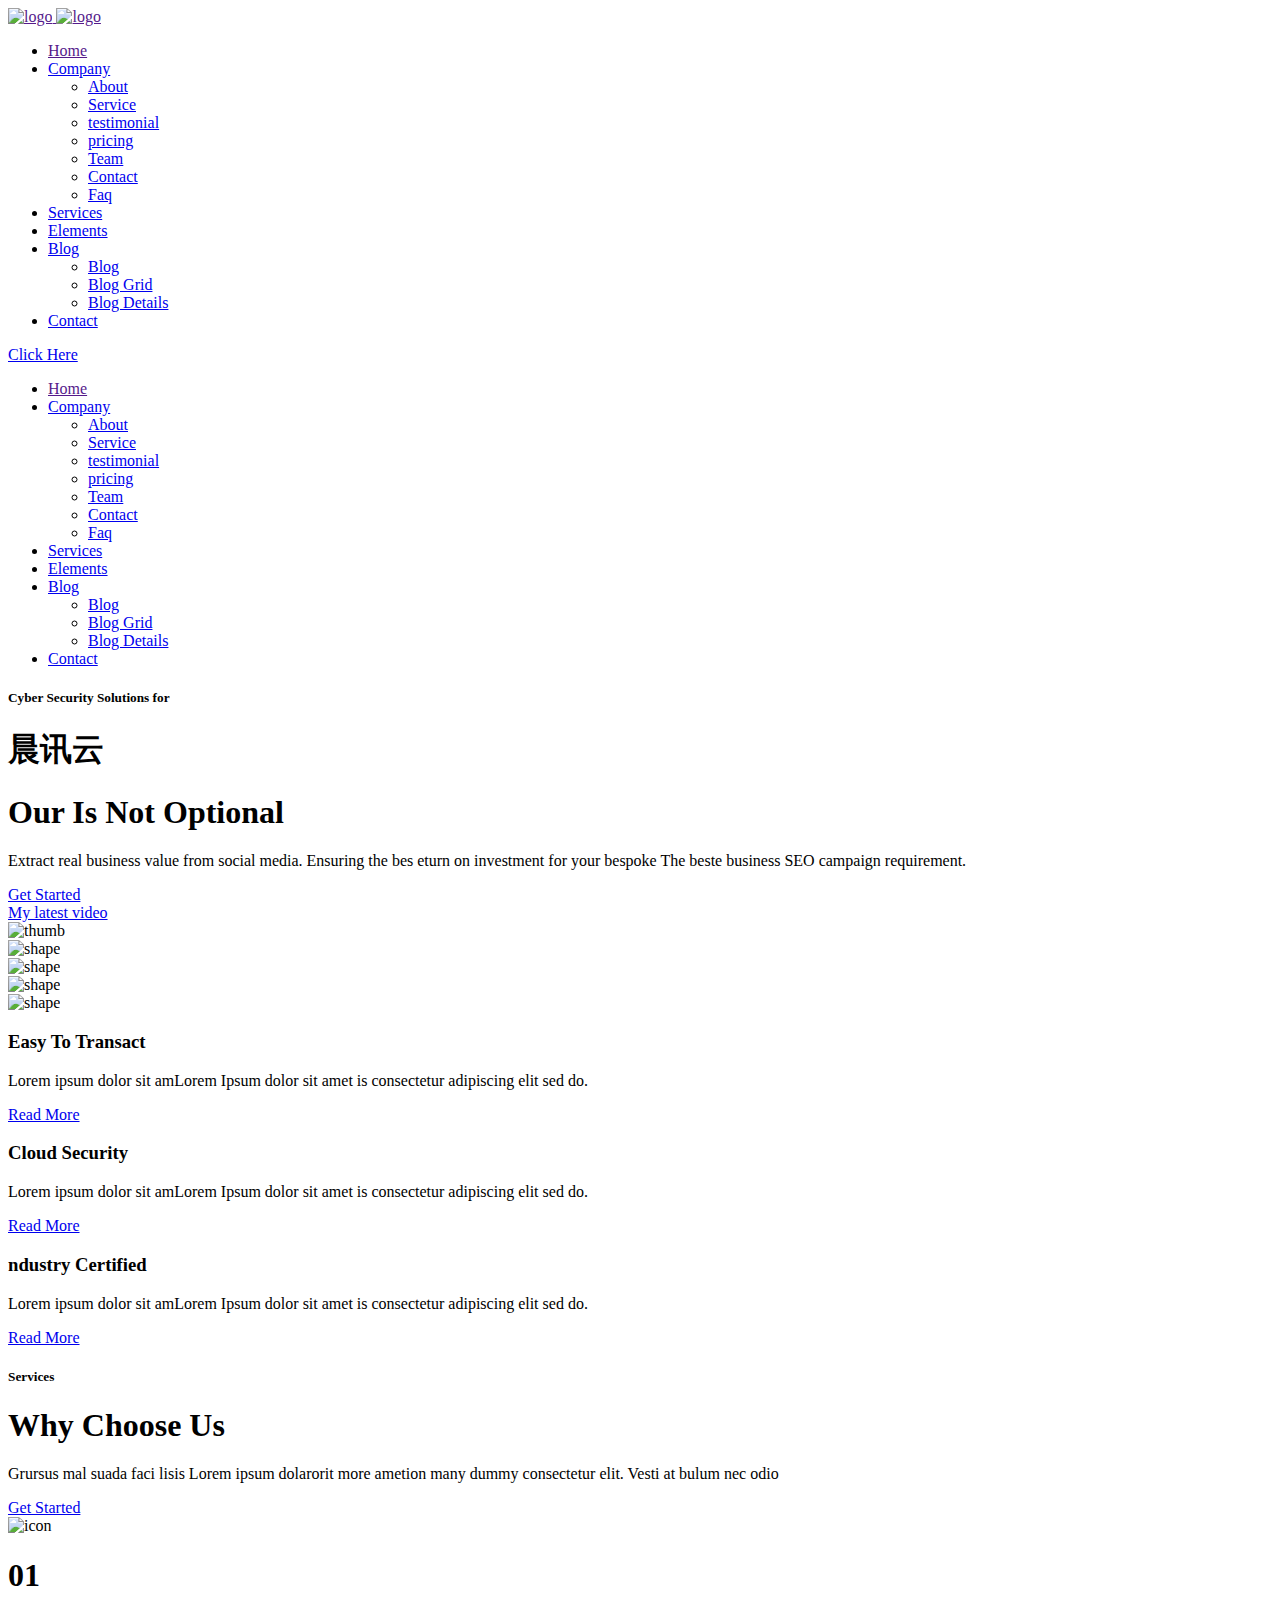
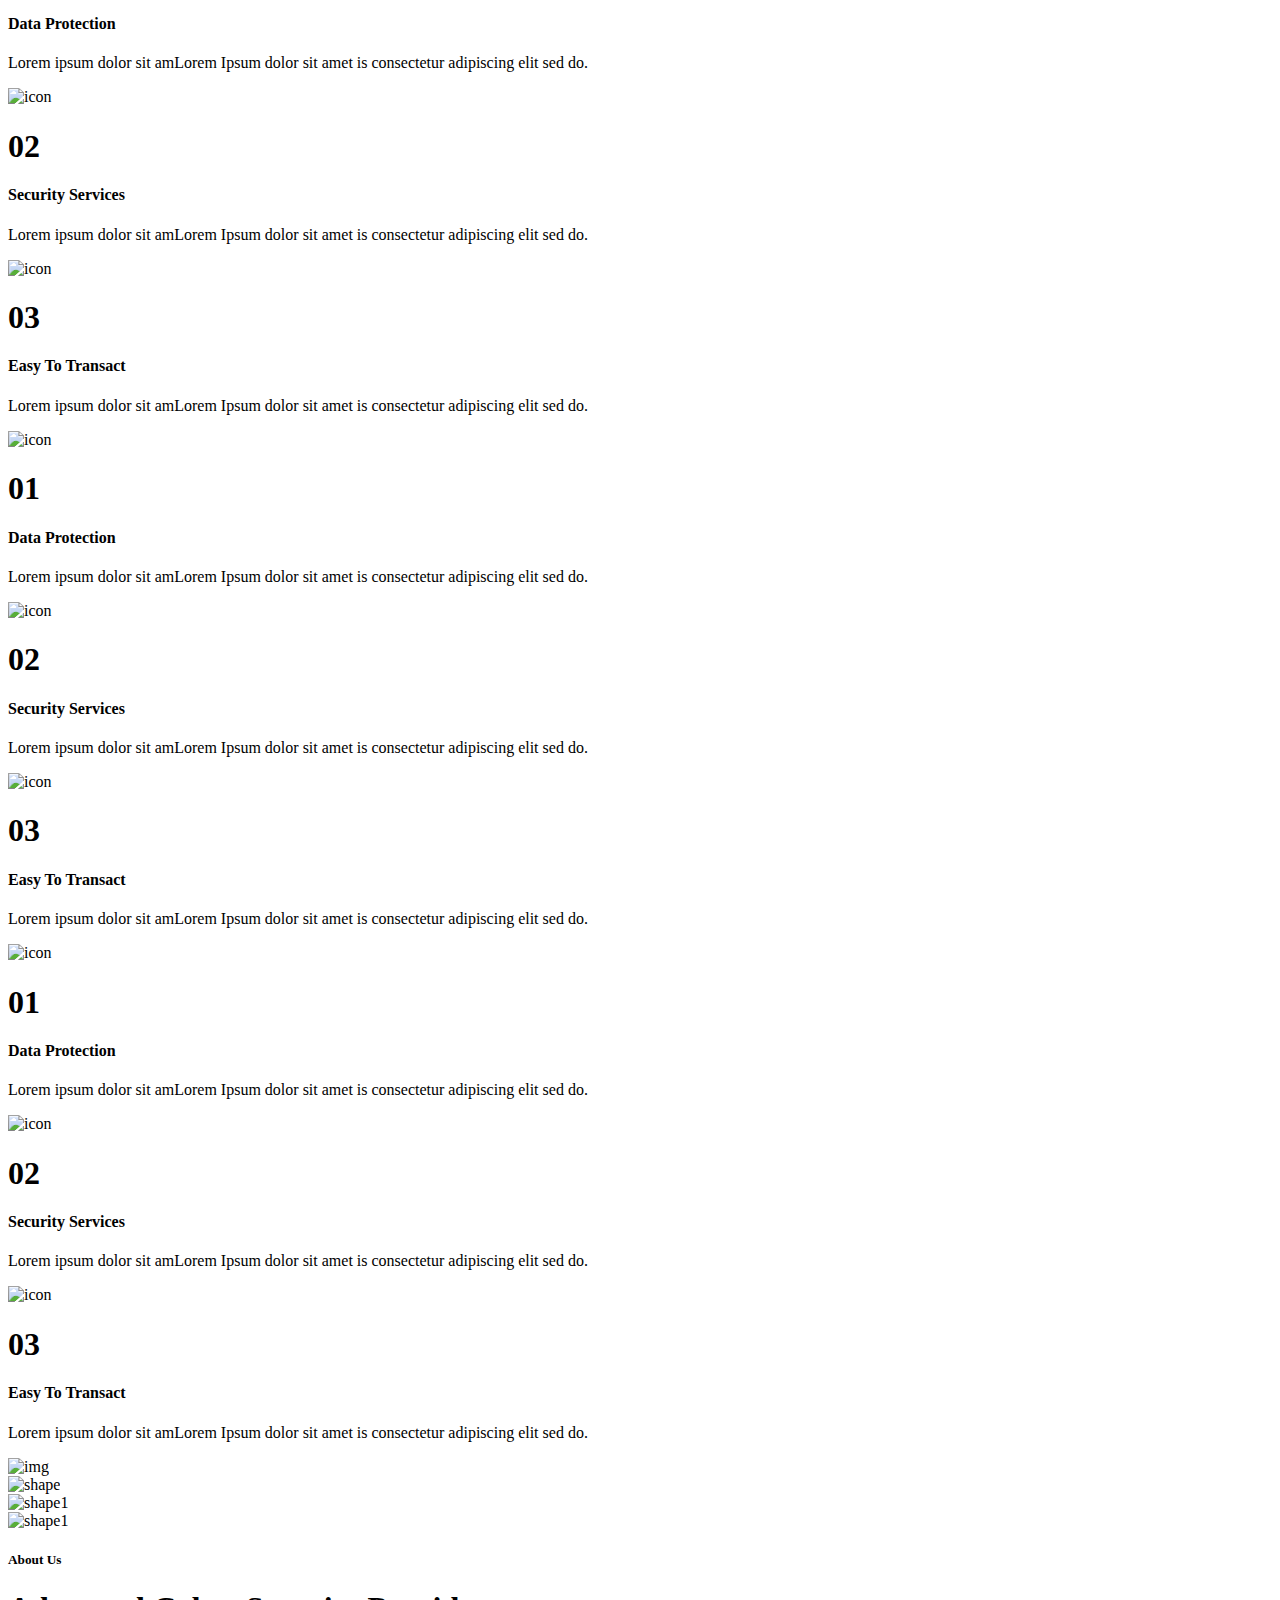
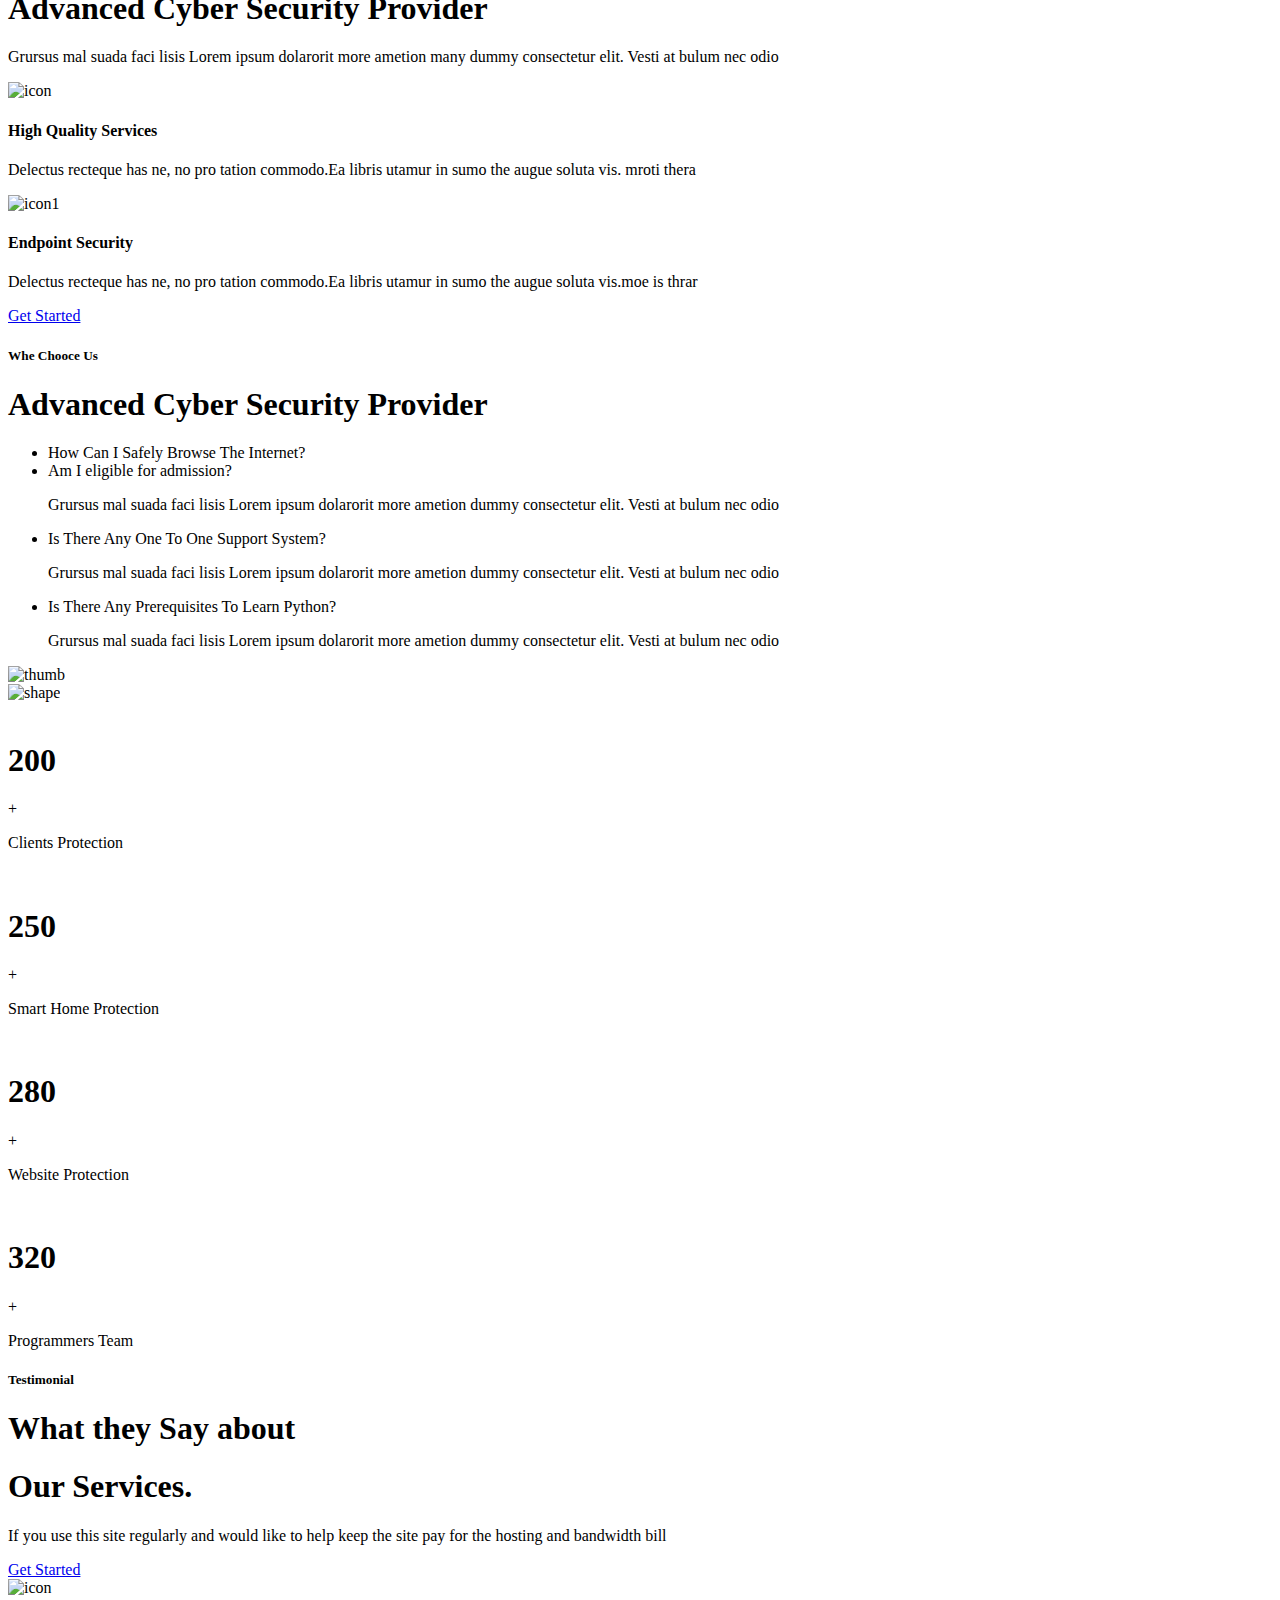
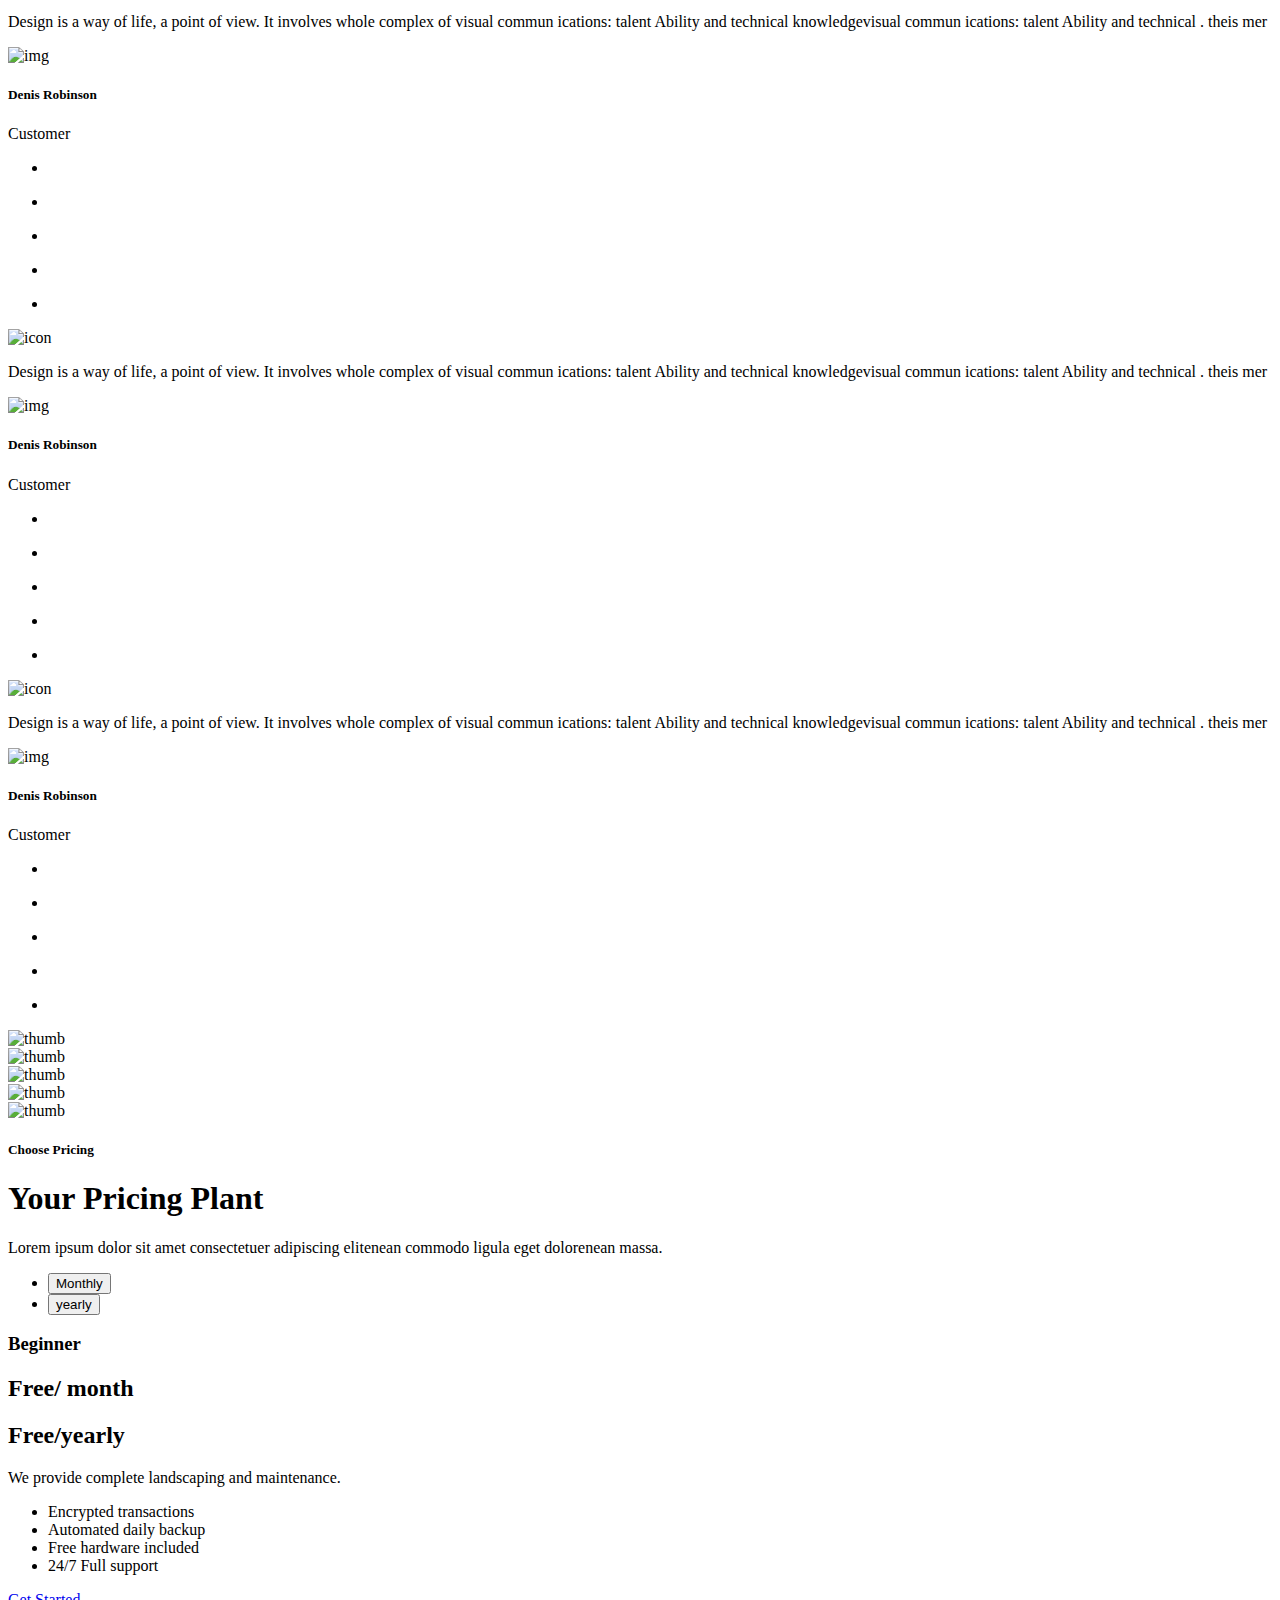
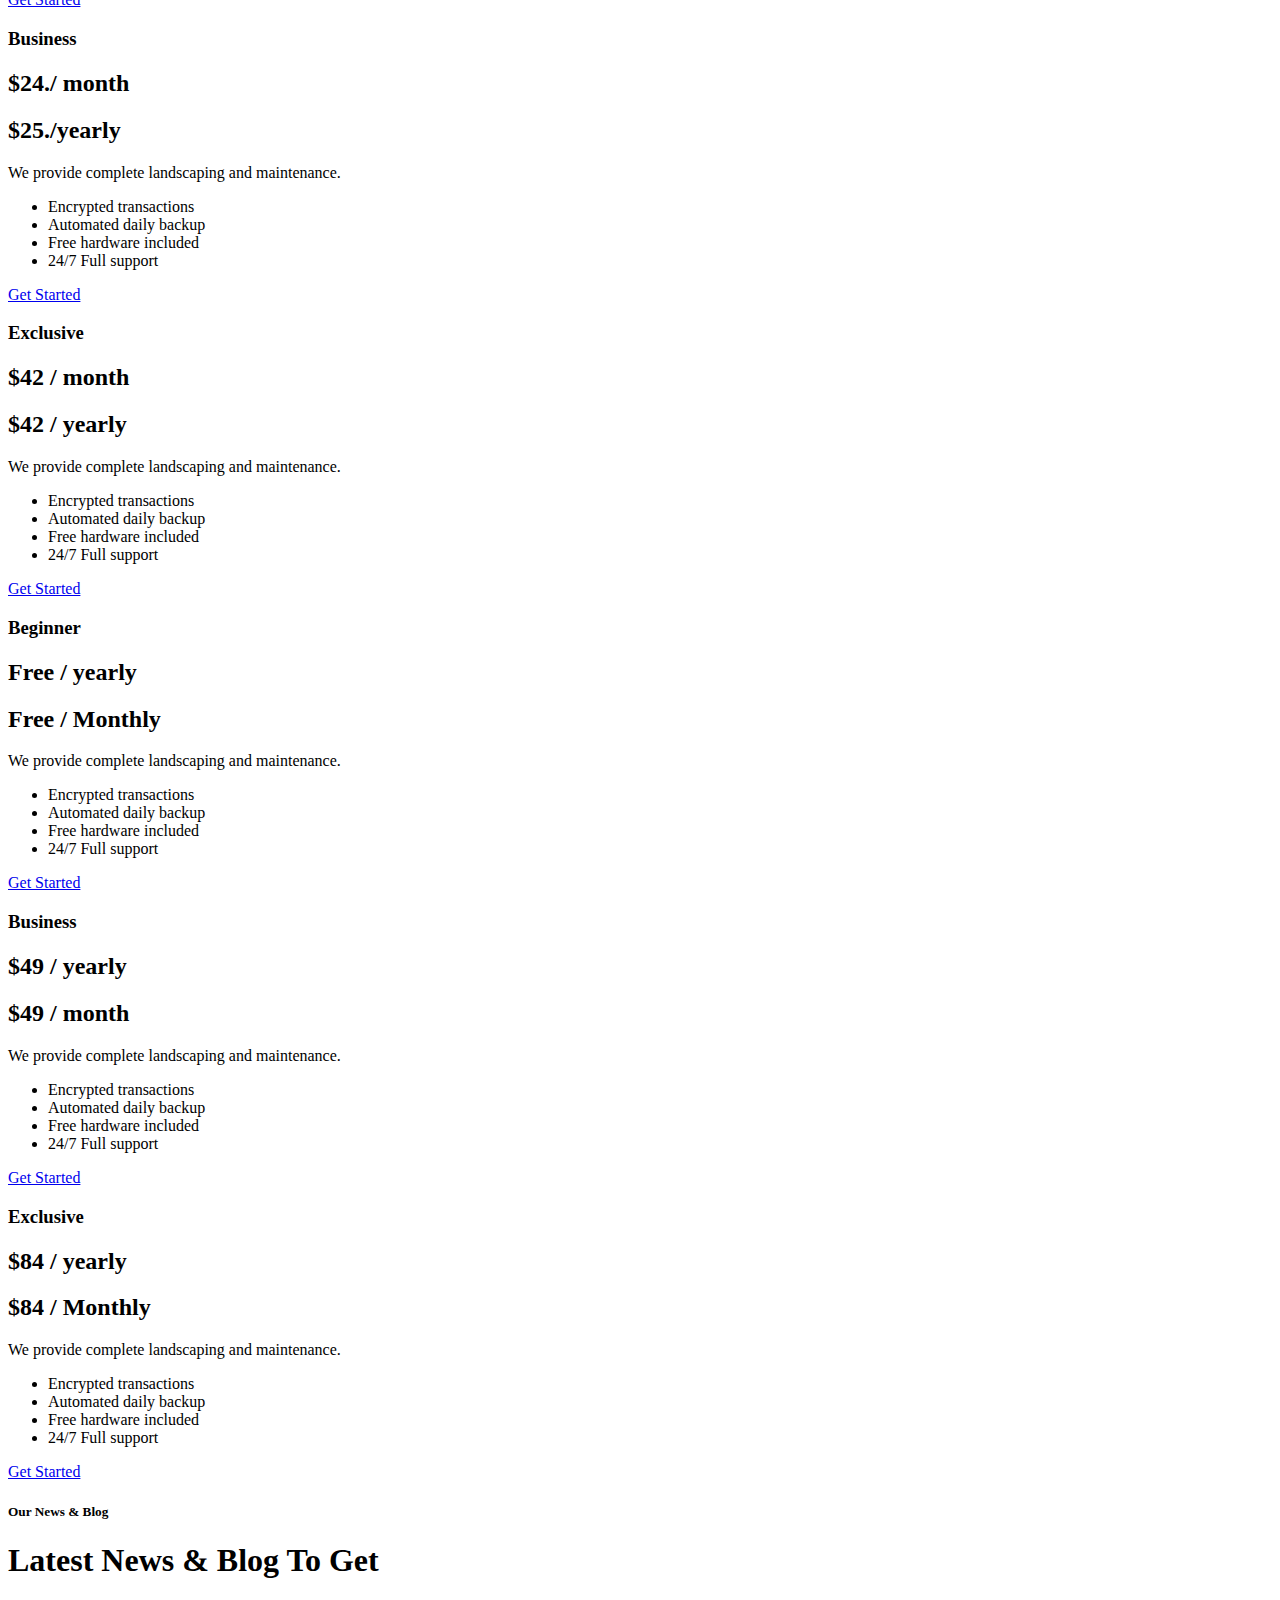
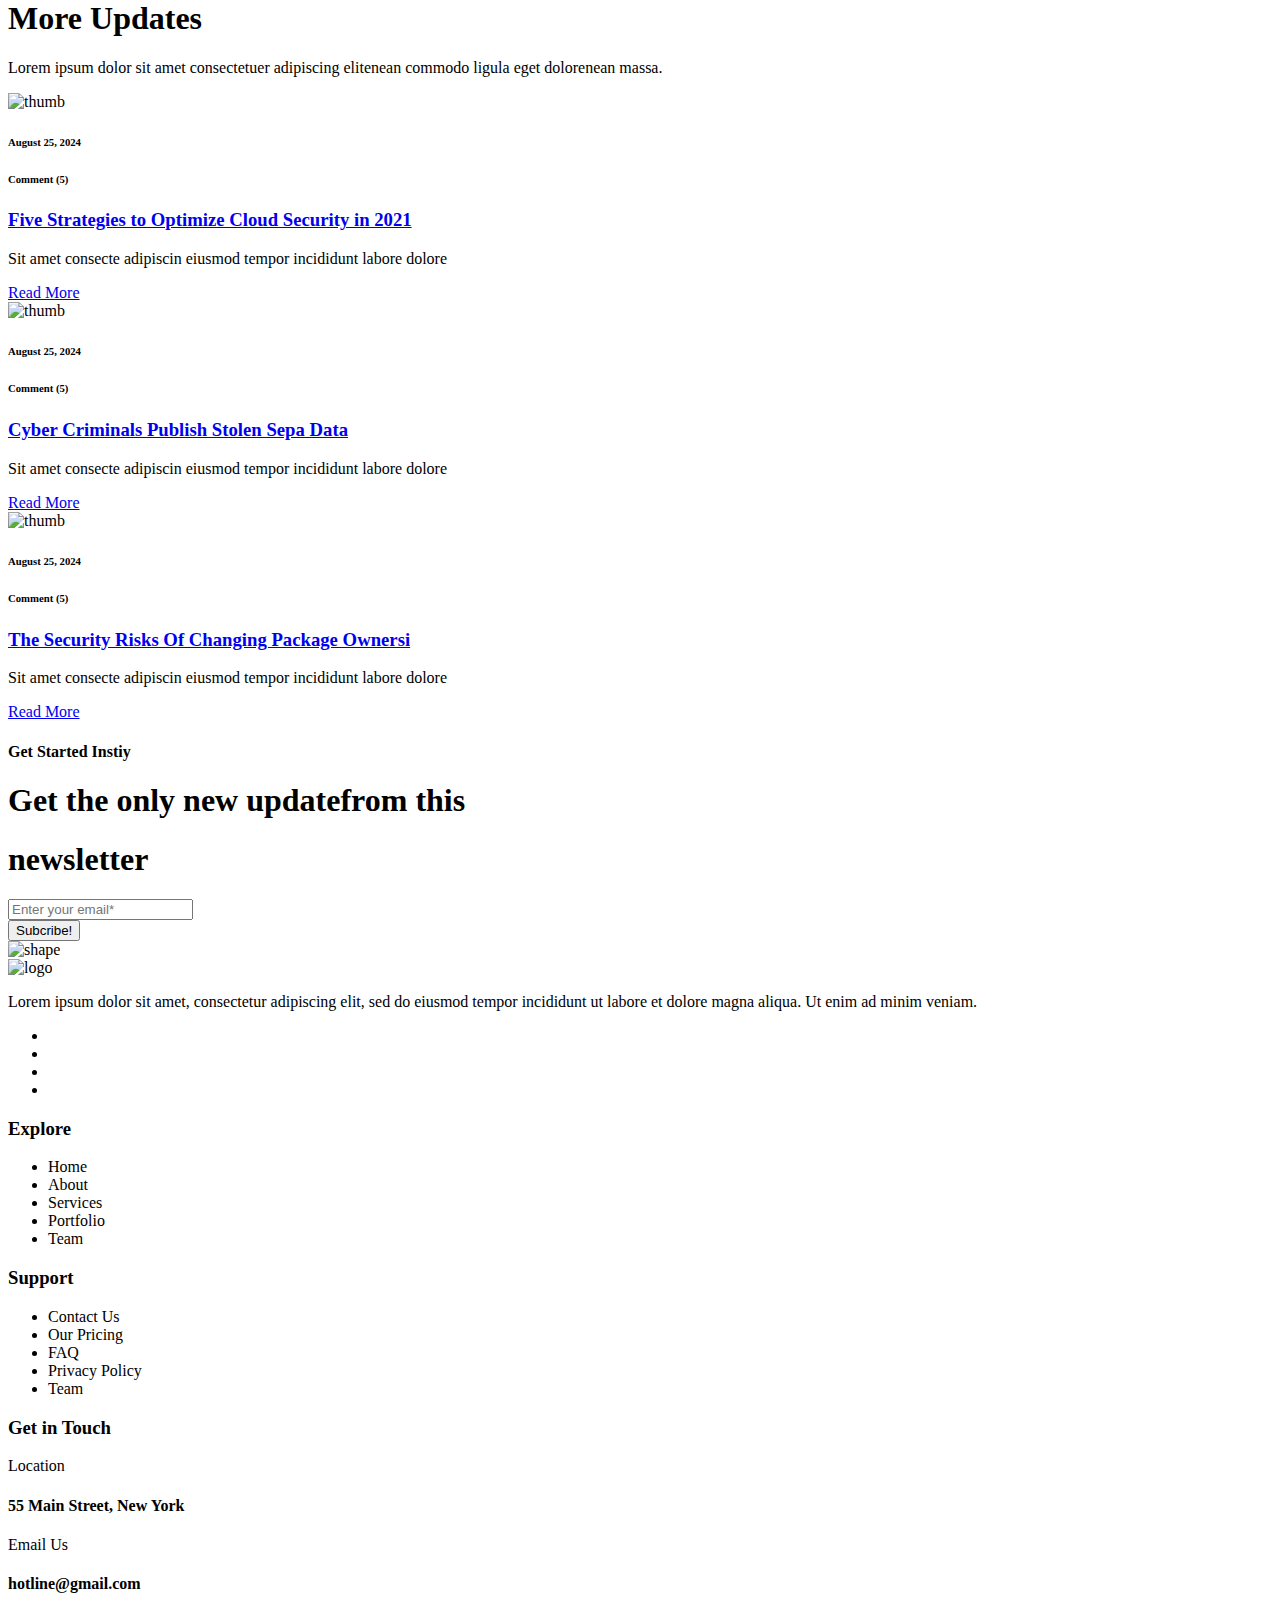
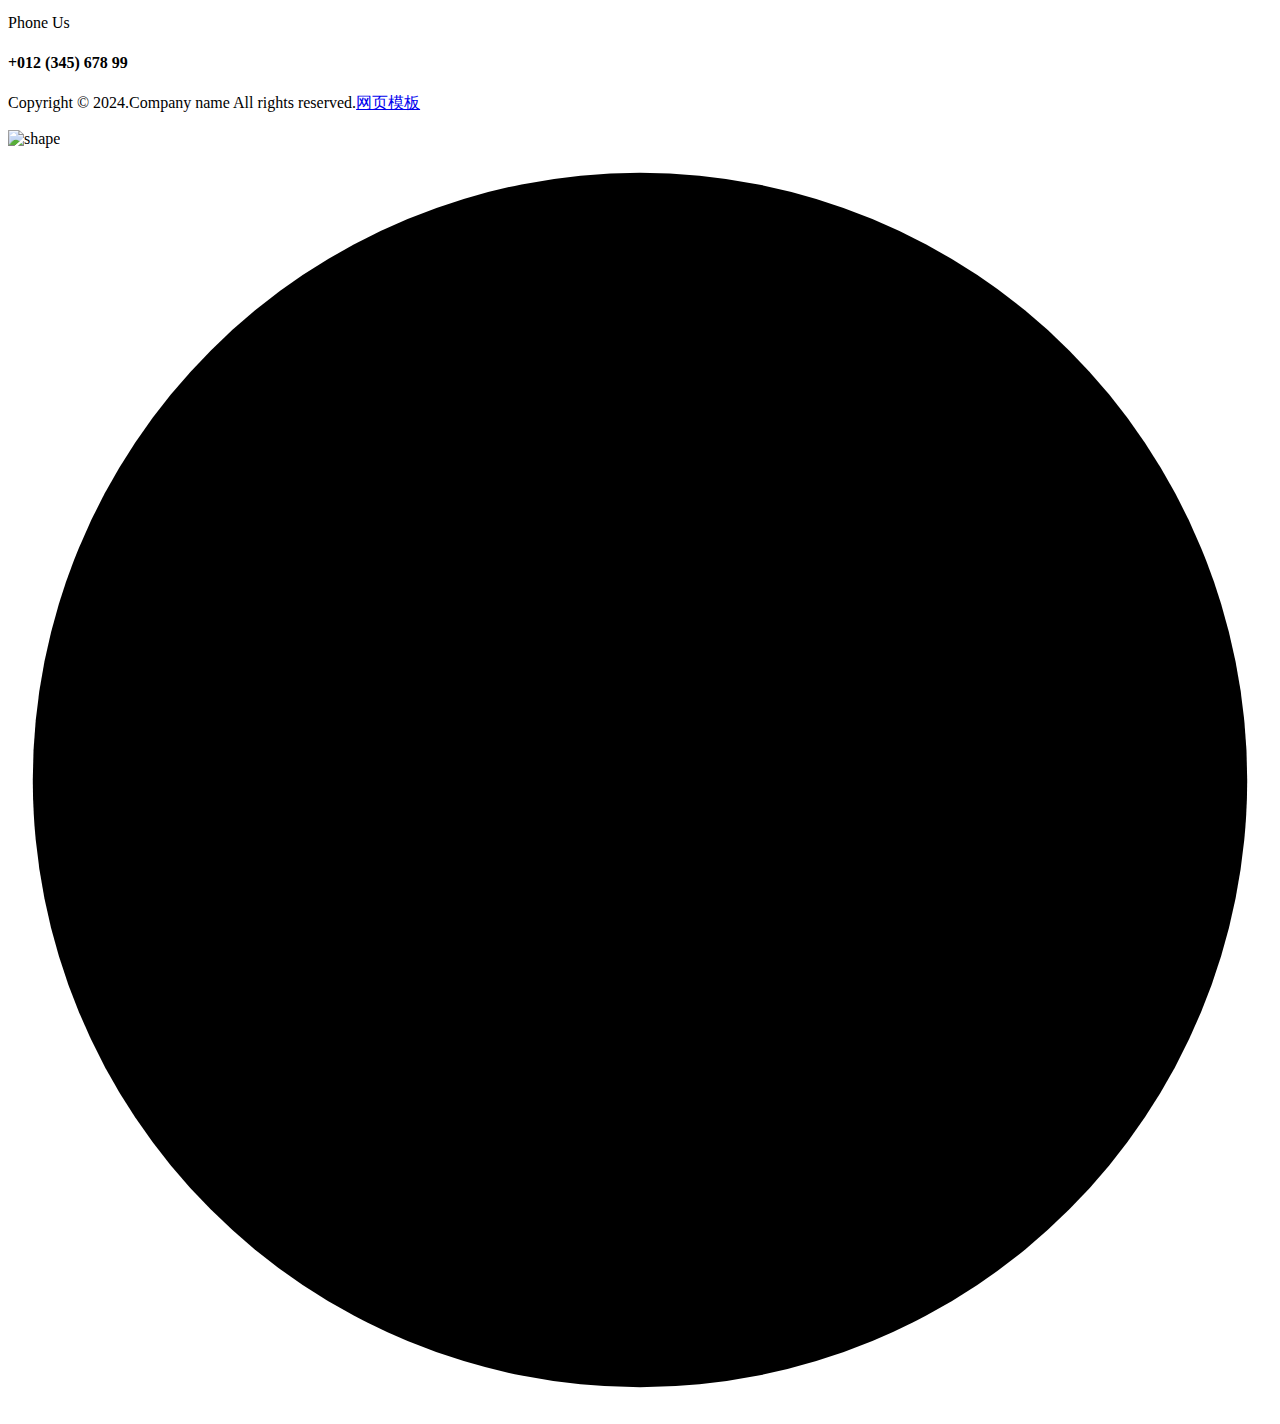
==== commit 8bc3e137: "Add files via upload" ====
--- a/index.html
+++ b/index.html
@@ -1,362 +1,1319 @@
-<!DOCTYPE html>
-<html lang="zh-CN" style="color-scheme: dark;">
+<!DOCTYPE HTML>
+<html lang="en-US">
+
 <head>
-    <meta charset="UTF-8">
-    <meta name="viewport" content="width=device-width, initial-scale=1.0">
-    <title>Dachui - UI Designer</title>
-    <link rel="stylesheet" href="./css/style.min.css">
-    <link rel="shortcut icon" href="./assets/public/favicon.svg"/>
-    <script src="https://unpkg.com/typed.js@2.0.16/dist/typed.umd.js"></script>
+	<meta charset="UTF-8">
+	<meta http-equiv="x-ua-compatible" content="ie=edge">
+	<title>Cenxun Cloud - 河南晨讯云科技</title>
+	<meta name="description" content="">
+	<meta name="viewport" content="width=device-width, initial-scale=1">
+	<!-- Favicon -->
+	
+	<!-- bootstrap CSS -->
+	<link rel="stylesheet" href="static/css/bootstrap.min.css" type="text/css" media="all">
+	<!-- carousel CSS -->
+	<link rel="stylesheet" href="static/css/owl.carousel.min.css" type="text/css" media="all">
+	<!-- animate CSS -->
+	<link rel="stylesheet" href="static/css/animate.css" type="text/css" media="all">
+	<!-- animated-text CSS -->
+	<link rel="stylesheet" href="static/css/animated-text.css" type="text/css" media="all">
+	<!-- font-awesome CSS -->
+	<link rel="stylesheet" href="static/css/all.min.css" type="text/css" media="all">
+	<!-- font-flaticon CSS -->
+	<link rel="stylesheet" href="static/css/flaticon.css" type="text/css" media="all">
+	<!-- theme-default CSS -->
+	<link rel="stylesheet" href="static/css/theme-default.css" type="text/css" media="all">
+	<!-- meanmenu CSS -->
+	<link rel="stylesheet" href="static/css/meanmenu.min.css" type="text/css" media="all">
+	<!-- transitions CSS -->
+	<link rel="stylesheet" href="static/css/owl.transitions.css" type="text/css" media="all">
+	<!-- venobox CSS -->
+	<link rel="stylesheet" href="static/css/venobox.css" type="text/css" media="all">
+	<!-- bootstrap icons -->
+	<link rel="stylesheet" href="static/css/bootstrap-icons.css" type="text/css" media="all">
+	<!-- Main Style CSS -->
+	<link rel="stylesheet" href="static/css/style.css" type="text/css" media="all">  
+	<!-- responsive CSS -->
+	<link rel="stylesheet" href="static/css/responsive.css" type="text/css" media="all">
+
+	<link rel="stylesheet" href="static/css/scrollCue.css" type="text/css">
+
+	<!-- modernizr js -->
+	<script src="static/js/modernizr-3.5.0.min.js"></script>
+
+	<link href="static/css/clash-display.css" rel="stylesheet">
+                
+                
 </head>
+
 <body>
-    
-    <canvas class="fireworks"></canvas>
-    <div class="head">
-        <div class="main">
-            <a href="./index.html" class="logo"><img src="./assets/public/logo_text.svg"></a>
-            <div class="menu">
-                <li class="magical btn nav" onclick="window.location.href='./index.html'">首页</li>
-                
-                <li class="magical btn" onclick="window.location.href='./project.html'">项目</li>
-                <li class="magical btn" onclick="window.location.href='./blog.html'">博客</li>
-                <li class="magical btn" onclick="window.location.href='./about.html'">关于</li>
-            </div>
-            <div class="menu" id="menu-expand">
-                <li class="magical btn skin" id="menu-expand-child"><i class="icon menu-icon"></i></li>
-            </div>
-            <div id="menu-panel">
-                <div class="menu-panel-content">
-                    <li class="magical btn nav" onclick="window.location.href='./index.html'">首页</li>
-                    <li class="magical btn" onclick="window.location.href='./project.html'">项目</li>
-                    <li class="magical btn" onclick="window.location.href='./blog.html'">博客</li>
-                    <li class="magical btn" onclick="window.location.href='./about.html'">关于</li>
-                </div>
-            </div>
-        </div>
-        <blockquote><img src="./assets/public/logo.svg"></blockquote>
-    </div>
-    <div class="index">
-        <div class="hello">
-            <div class="title">
-                <div class="title-hi">你好,我是</div>
-                <a class="title-name" href="https://www.Dachui.design">王世豪</a>
-            </div>
-            <div class="hello-desc" id="typed"></div>
-        </div>
-        <div class="content-divider"></div>
-        <div class="quickly-link">
-            <div class="title-hi">我能做什么？</div>
-            <div class="loader"></div>
-            <div class="link-card">
-                <div class="link-card-list">
-                    <!-- App 设计 -->
-                    <div class="magical link-card-item">
-                        <a>
-                            <img src="https://s21.ax1x.com/2024/11/17/pARQZLT.png" alt="">
-                            <div class="info">
-                                <div class="info-title">App 设计</div>
-                                <div class="info-desc">从概念到成品,为您打造独树一帜的App界面和卓越的用户体验</div>
-                            </div>
-                            <div class="icon icon-arrow">
-<svg width="20" height="20" viewBox="0 0 20 20" fill="none" xmlns="http://www.w3.org/2000/svg">
-                                    <g clip-path="url(#clip0_2205_43)">
-                                    <g filter="url(#filter0_f_2205_43)">
-                                    <circle cx="9.99993" cy="10" r="4.28571" stroke="#FFA133" stroke-width="2.85714"/>
-                                    </g>
-                                    <circle cx="9.99993" cy="10" r="4.71429" stroke="#FFA133" stroke-width="2"/>
-                                    </g>
-                                    <defs>
-                                    <filter id="filter0_f_2205_43" x="-1.42864" y="-1.42857" width="22.857" height="22.8571" filterUnits="userSpaceOnUse" color-interpolation-filters="sRGB">
-                                    <feFlood flood-opacity="0" result="BackgroundImageFix"/>
-                                    <feBlend mode="normal" in="SourceGraphic" in2="BackgroundImageFix" result="shape"/>
-                                    <feGaussianBlur stdDeviation="2.85714" result="effect1_foregroundBlur_2205_43"/>
-                                    </filter>
-                                    <clipPath id="clip0_2205_43">
-                                    <rect width="20" height="20" fill="white"/>
-                                    </clipPath>
-                                    </defs>
-                                    </svg>   
-                            </div>
-                        </a>
-                    </div>
-                     <!-- 小程序 -->
-                    <div class="magical link-card-item">
-                                            <a>
-                                                <img src="https://s21.ax1x.com/2024/11/17/pARKKnU.png" alt="">
-                                                <div class="info">
-                                                    <div class="info-title">小程序设计</div>
-                                                    <div class="info-desc">精通多平台设计规范，确保项目高效落地</div>
-                                                </div>
-                                                <div class="icon icon-arrow">
-                                                    <svg width="20" height="20" viewBox="0 0 20 20" fill="none" xmlns="http://www.w3.org/2000/svg">
-                                                        <g clip-path="url(#clip0_2205_43)">
-                                                        <g filter="url(#filter0_f_2205_43)">
-                                                        <circle cx="9.99993" cy="10" r="4.28571" stroke="#FFA133" stroke-width="2.85714"/>
-                                                        </g>
-                                                        <circle cx="9.99993" cy="10" r="4.71429" stroke="#FFA133" stroke-width="2"/>
-                                                        </g>
-                                                        <defs>
-                                                        <filter id="filter0_f_2205_43" x="-1.42864" y="-1.42857" width="22.857" height="22.8571" filterUnits="userSpaceOnUse" color-interpolation-filters="sRGB">
-                                                        <feFlood flood-opacity="0" result="BackgroundImageFix"/>
-                                                        <feBlend mode="normal" in="SourceGraphic" in2="BackgroundImageFix" result="shape"/>
-                                                        <feGaussianBlur stdDeviation="2.85714" result="effect1_foregroundBlur_2205_43"/>
-                                                        </filter>
-                                                        <clipPath id="clip0_2205_43">
-                                                        <rect width="20" height="20" fill="white"/>
-                                                        </clipPath>
-                                                        </defs>
-                                                        </svg> 
-                                                </div>
-                                            </a>
-                    </div>
-                    <!-- 品牌网站 -->
-                    <div class="magical link-card-item">
-                        <a>
-                            <img src="https://s21.ax1x.com/2024/11/17/pARKnXT.png" alt="">
-                            <div class="info">
-                                <div class="info-title">品牌网站</div>
-                                <div class="info-desc">以创新设计展现品牌实力，塑造企业专业形象</div>
-                            </div>
-                            <div class="icon icon-arrow">
-<svg width="20" height="20" viewBox="0 0 20 20" fill="none" xmlns="http://www.w3.org/2000/svg">
-                                    <g clip-path="url(#clip0_2205_43)">
-                                    <g filter="url(#filter0_f_2205_43)">
-                                    <circle cx="9.99993" cy="10" r="4.28571" stroke="#FFA133" stroke-width="2.85714"/>
-                                    </g>
-                                    <circle cx="9.99993" cy="10" r="4.71429" stroke="#FFA133" stroke-width="2"/>
-                                    </g>
-                                    <defs>
-                                    <filter id="filter0_f_2205_43" x="-1.42864" y="-1.42857" width="22.857" height="22.8571" filterUnits="userSpaceOnUse" color-interpolation-filters="sRGB">
-                                    <feFlood flood-opacity="0" result="BackgroundImageFix"/>
-                                    <feBlend mode="normal" in="SourceGraphic" in2="BackgroundImageFix" result="shape"/>
-                                    <feGaussianBlur stdDeviation="2.85714" result="effect1_foregroundBlur_2205_43"/>
-                                    </filter>
-                                    <clipPath id="clip0_2205_43">
-                                    <rect width="20" height="20" fill="white"/>
-                                    </clipPath>
-                                    </defs>
-                                    </svg>   
-                            </div>
-                        </a>
-                    </div>
-                    <!-- 政务平台 -->
-                    <div class="magical link-card-item">
-                        <a>
-                            <img src="https://s21.ax1x.com/2024/11/17/pARKMBF.png" alt="">
-                            <div class="info">
-                                <div class="info-title">政务平台</div>
-                                <div class="info-desc">以设计提升政务，以界面贴近民心</div>
-                            </div>
-                            <div class="icon icon-arrow">
-<svg width="20" height="20" viewBox="0 0 20 20" fill="none" xmlns="http://www.w3.org/2000/svg">
-                                    <g clip-path="url(#clip0_2205_43)">
-                                    <g filter="url(#filter0_f_2205_43)">
-                                    <circle cx="9.99993" cy="10" r="4.28571" stroke="#FFA133" stroke-width="2.85714"/>
-                                    </g>
-                                    <circle cx="9.99993" cy="10" r="4.71429" stroke="#FFA133" stroke-width="2"/>
-                                    </g>
-                                    <defs>
-                                    <filter id="filter0_f_2205_43" x="-1.42864" y="-1.42857" width="22.857" height="22.8571" filterUnits="userSpaceOnUse" color-interpolation-filters="sRGB">
-                                    <feFlood flood-opacity="0" result="BackgroundImageFix"/>
-                                    <feBlend mode="normal" in="SourceGraphic" in2="BackgroundImageFix" result="shape"/>
-                                    <feGaussianBlur stdDeviation="2.85714" result="effect1_foregroundBlur_2205_43"/>
-                                    </filter>
-                                    <clipPath id="clip0_2205_43">
-                                    <rect width="20" height="20" fill="white"/>
-                                    </clipPath>
-                                    </defs>
-                                    </svg>   
-                            </div>
-                        </a>
-                    </div>
-                    <!-- B端平台 -->
-                    <div class="magical link-card-item">
-                        <a>
-                            <img src="https://s21.ax1x.com/2024/11/17/pARKQ74.png" alt="">
-                            <div class="info">
-                                <div class="info-title">B端平台</div>
-                                <div class="info-desc">掌握Element、Ant、Arco等主流后台组件库，提升开发效率统一用户体验</div>
-                            </div>
-                            <div class="icon icon-arrow">
-<svg width="20" height="20" viewBox="0 0 20 20" fill="none" xmlns="http://www.w3.org/2000/svg">
-                                    <g clip-path="url(#clip0_2205_43)">
-                                    <g filter="url(#filter0_f_2205_43)">
-                                    <circle cx="9.99993" cy="10" r="4.28571" stroke="#FFA133" stroke-width="2.85714"/>
-                                    </g>
-                                    <circle cx="9.99993" cy="10" r="4.71429" stroke="#FFA133" stroke-width="2"/>
-                                    </g>
-                                    <defs>
-                                    <filter id="filter0_f_2205_43" x="-1.42864" y="-1.42857" width="22.857" height="22.8571" filterUnits="userSpaceOnUse" color-interpolation-filters="sRGB">
-                                    <feFlood flood-opacity="0" result="BackgroundImageFix"/>
-                                    <feBlend mode="normal" in="SourceGraphic" in2="BackgroundImageFix" result="shape"/>
-                                    <feGaussianBlur stdDeviation="2.85714" result="effect1_foregroundBlur_2205_43"/>
-                                    </filter>
-                                    <clipPath id="clip0_2205_43">
-                                    <rect width="20" height="20" fill="white"/>
-                                    </clipPath>
-                                    </defs>
-                                    </svg> 
-                            </div>
-                        </a>
-                    </div>
-                    <!-- 图标精绘 -->
-                    <div class="magical link-card-item">
-                        <a>
-                            <img src="https://s21.ax1x.com/2024/11/17/pARKZpq.png" alt="">
-                            <div class="info">
-                                <div class="info-title">图标精绘</div>
-                                <div class="info-desc">定制化图标设计，确保品牌形象与产品调性的完美统一</div>
-                            </div>
-                            <div class="icon icon-arrow">
-<svg width="20" height="20" viewBox="0 0 20 20" fill="none" xmlns="http://www.w3.org/2000/svg">
-                                    <g clip-path="url(#clip0_2205_43)">
-                                    <g filter="url(#filter0_f_2205_43)">
-                                    <circle cx="9.99993" cy="10" r="4.28571" stroke="#FFA133" stroke-width="2.85714"/>
-                                    </g>
-                                    <circle cx="9.99993" cy="10" r="4.71429" stroke="#FFA133" stroke-width="2"/>
-                                    </g>
-                                    <defs>
-                                    <filter id="filter0_f_2205_43" x="-1.42864" y="-1.42857" width="22.857" height="22.8571" filterUnits="userSpaceOnUse" color-interpolation-filters="sRGB">
-                                    <feFlood flood-opacity="0" result="BackgroundImageFix"/>
-                                    <feBlend mode="normal" in="SourceGraphic" in2="BackgroundImageFix" result="shape"/>
-                                    <feGaussianBlur stdDeviation="2.85714" result="effect1_foregroundBlur_2205_43"/>
-                                    </filter>
-                                    <clipPath id="clip0_2205_43">
-                                    <rect width="20" height="20" fill="white"/>
-                                    </clipPath>
-                                    </defs>
-                                    </svg> 
-                            </div>
-                        </a>
-                    </div>
-                    <!-- 动效设计 -->
-                    <div class="magical link-card-item">
-                        <a>
-                            <img src="https://s21.ax1x.com/2024/11/17/pARKmcV.png" alt="">
-                            <div class="info">
-                                <div class="info-title">动效设计</div>
-                                <div class="info-desc">迅速、准确、完整的对用户的操作进行反馈</div>
-                            </div>
-                            <div class="icon icon-arrow">
-<svg width="20" height="20" viewBox="0 0 20 20" fill="none" xmlns="http://www.w3.org/2000/svg">
-                                    <g clip-path="url(#clip0_2205_43)">
-                                    <g filter="url(#filter0_f_2205_43)">
-                                    <circle cx="9.99993" cy="10" r="4.28571" stroke="#FFA133" stroke-width="2.85714"/>
-                                    </g>
-                                    <circle cx="9.99993" cy="10" r="4.71429" stroke="#FFA133" stroke-width="2"/>
-                                    </g>
-                                    <defs>
-                                    <filter id="filter0_f_2205_43" x="-1.42864" y="-1.42857" width="22.857" height="22.8571" filterUnits="userSpaceOnUse" color-interpolation-filters="sRGB">
-                                    <feFlood flood-opacity="0" result="BackgroundImageFix"/>
-                                    <feBlend mode="normal" in="SourceGraphic" in2="BackgroundImageFix" result="shape"/>
-                                    <feGaussianBlur stdDeviation="2.85714" result="effect1_foregroundBlur_2205_43"/>
-                                    </filter>
-                                    <clipPath id="clip0_2205_43">
-                                    <rect width="20" height="20" fill="white"/>
-                                    </clipPath>
-                                    </defs>
-                                    </svg> 
-                            </div>
-                        </a>
-                    </div>
-                    <!-- 交互设计 -->
-                    <div class="magical link-card-item">
-                        <a>
-                            <img src="https://s21.ax1x.com/2024/11/17/pARKEhn.png" alt="">
-                            <div class="info">
-                                <div class="info-title">交互设计</div>
-                                <div class="info-desc">打造清晰结构，实现功能完善，确保逻辑一致性。</div>
-                            </div>
-                            <div class="icon icon-arrow">
-<svg width="20" height="20" viewBox="0 0 20 20" fill="none" xmlns="http://www.w3.org/2000/svg">
-                                    <g clip-path="url(#clip0_2205_43)">
-                                    <g filter="url(#filter0_f_2205_43)">
-                                    <circle cx="9.99993" cy="10" r="4.28571" stroke="#FFA133" stroke-width="2.85714"/>
-                                    </g>
-                                    <circle cx="9.99993" cy="10" r="4.71429" stroke="#FFA133" stroke-width="2"/>
-                                    </g>
-                                    <defs>
-                                    <filter id="filter0_f_2205_43" x="-1.42864" y="-1.42857" width="22.857" height="22.8571" filterUnits="userSpaceOnUse" color-interpolation-filters="sRGB">
-                                    <feFlood flood-opacity="0" result="BackgroundImageFix"/>
-                                    <feBlend mode="normal" in="SourceGraphic" in2="BackgroundImageFix" result="shape"/>
-                                    <feGaussianBlur stdDeviation="2.85714" result="effect1_foregroundBlur_2205_43"/>
-                                    </filter>
-                                    <clipPath id="clip0_2205_43">
-                                    <rect width="20" height="20" fill="white"/>
-                                    </clipPath>
-                                    </defs>
-                                    </svg> 
-                            </div>
-                        </a>
-                    </div>
-                    <!-- 反馈与迭代 -->
-                    <div class="magical link-card-item">
-                        <a>
-                            <img src="https://s21.ax1x.com/2024/11/17/pARKe10.png" alt="">
-                            <div class="info">
-                                <div class="info-title">反馈与迭代</div>
-                                <div class="info-desc">倾听用户声音，敏捷迭代，持续优化产品体验</div>
-                            </div>
-                            <div class="icon icon-arrow">
-                                <svg width="20" height="20" viewBox="0 0 20 20" fill="none" xmlns="http://www.w3.org/2000/svg">
-                                    <g clip-path="url(#clip0_2205_43)">
-                                    <g filter="url(#filter0_f_2205_43)">
-                                    <circle cx="9.99993" cy="10" r="4.28571" stroke="#FFA133" stroke-width="2.85714"/>
-                                    </g>
-                                    <circle cx="9.99993" cy="10" r="4.71429" stroke="#FFA133" stroke-width="2"/>
-                                    </g>
-                                    <defs>
-                                    <filter id="filter0_f_2205_43" x="-1.42864" y="-1.42857" width="22.857" height="22.8571" filterUnits="userSpaceOnUse" color-interpolation-filters="sRGB">
-                                    <feFlood flood-opacity="0" result="BackgroundImageFix"/>
-                                    <feBlend mode="normal" in="SourceGraphic" in2="BackgroundImageFix" result="shape"/>
-                                    <feGaussianBlur stdDeviation="2.85714" result="effect1_foregroundBlur_2205_43"/>
-                                    </filter>
-                                    <clipPath id="clip0_2205_43">
-                                    <rect width="20" height="20" fill="white"/>
-                                    </clipPath>
-                                    </defs>
-                                    </svg>                                                             
-                            </div>
-                        </a>
-                    </div>
-                </div>
-
-            </div>
-        </div>
-    </div>
-    <div class="footer">
-        <div class="copyright">
-            <div>© 2024 Design by <a href="/" target="_blank">Dachui</a></div>
-        </div>
-    </div>
-    <div class="widget">
-        <div class="shape-light"></div>
-        <div class="shape-star">
-            <div class="rising-stars rising-stars-visible">
-                <div style="height:1px;width:1px"></div>
-                <div style="height:2px;width:2px"></div>
-                <div style="height:1px;width:1px"></div>
-            </div>
-        </div>
-        <div class="shape-earth"></div>
-    </div>
+
+
+
+	<!-- loder -->
+	<div class="loader-wrapper">
+		<div class="loader"></div>
+		<div class="loder-section left-section"></div>
+		<div class="loder-section right-section"></div>
+	</div>
+
+
+
+	<!--==================================================-->
+	<!-- Start cyber-security Main Menu  -->
+	<!--==================================================-->
+	
+	<div id="sticky-header" class="cyber-security_nav_manu">
+		<div class="container">
+			<div class="row up align-items-center">
+				<div class="col-lg-2">
+					<div class="logo">
+						<a class="logo_img" href="" title="cyber-security">
+							<img src="static/picture/logo.png" alt="logo">
+						</a>
+						<a class="main_sticky" href="" title="cyber-security">
+							<img src="static/picture/logo2.png" alt="logo">
+						</a>
+					</div>
+				</div>
+				<div class="col-lg-10">
+					<nav class="cyber-security_menu">
+						<ul class="nav_scroll">
+							<li><a href="">Home</a></li>
+							<li><a href="#">Company <span><i class="bi bi-chevron-down"></i></span></a>
+								<ul class="sub-menu">
+									<li><a href="about.html">About</a></li>
+									<li><a href="service.html">Service</a></li>
+									<li><a href="testimonial.html">testimonial</a></li>
+									<li><a href="pricing.html">pricing</a></li>
+									<li><a href="team.html">Team</a></li>
+									<li><a href="contact.html">Contact</a></li>
+									<li><a href="faq.html">Faq</a></li>
+								</ul>
+							</li>
+							<li><a href="service.html">Services</a></li>
+							<li><a href="#">Elements</a></li>
+							<li><a href="#">Blog <span><i class="bi bi-chevron-down"></i></span></a>
+								<ul class="sub-menu">
+									<li><a href="blog.html">Blog</a></li>
+									<li><a href="blog-grid.html">Blog Grid</a></li>
+									<li><a href="blog-details.html">Blog Details</a></li>
+								</ul>
+							</li>
+							<li><a href="contact.html">Contact</a></li>
+						</ul>
+						<!-- header button -->
+						<div class="header-button">
+							<a href="contact.html">Click Here</a>
+						</div>
+					</nav>
+				</div>
+			</div>
+		</div>
+	</div>
+
+	<!-- cyber-security Mobile Menu  -->
+	<div class="mobile-menu-area sticky d-sm-block d-md-block d-lg-none ">
+		<div class="mobile-menu">
+			<nav class="cyber-security_menu">
+				<ul class="nav_scroll">
+					<li><a href="">Home</a></li>
+					<li><a href="#">Company <span><i class="bi bi-chevron-down"></i></span></a>
+						<ul class="sub-menu">
+							<li><a href="about.html">About</a></li>
+							<li><a href="service.html">Service</a></li>
+							<li><a href="testimonial.html">testimonial</a></li>
+							<li><a href="pricing.html">pricing</a></li>
+							<li><a href="team.html">Team</a></li>
+							<li><a href="contact.html">Contact</a></li>
+							<li><a href="faq.html">Faq</a></li>
+						</ul>
+					</li>
+					<li><a href="service.html">Services</a></li>
+					<li><a href="#">Elements</a></li>
+					<li><a href="#">Blog <span><i class="bi bi-chevron-down"></i></span></a>
+						<ul class="sub-menu">
+							<li><a href="blog.html">Blog</a></li>
+							<li><a href="blog-grid.html">Blog Grid</a></li>
+							<li><a href="blog-details.html">Blog Details</a></li>
+						</ul>
+					</li>
+					<li><a href="contact.html">Contact</a></li>
+				</ul>
+			</nav>
+		</div>
+	</div>
+
+	<!--==================================================-->
+	<!-- End cyber-security Main Menu  -->
+	<!--==================================================-->
+
+
+
+
+	<!--==================================================-->
+	<!-- Start cyber-security Hero Section  -->
+	<!--==================================================-->
+
+	<div class="hero-section d-flex align-items-center">
+		<div class="container">
+			<div class="row align-items-center">
+				<div class="col-lg-6">
+					<div class="slider-content">
+						<h5>Cyber Security Solutions for</h5>
+						<h1>晨讯云</h1>
+						<h1>Our Is Not  Optional</h1>
+						<p>Extract real business value from social media. Ensuring the bes
+							eturn on investment for your bespoke The beste business SEO 
+							campaign requirement.</p>
+						<div class="hero-button">
+							<a href="#">Get Started <i class="bi bi-chevron-double-right"></i></a>
+						</div>
+						<div class="hero-video-button">
+							<a class="video-vemo-icon venobox vbox-item" data-vbtype="youtube" data-autoplay="true" href="#"><i class="bi bi-play-fill"></i><span>My latest video</span></a>
+						</div>
+					</div>
+				</div>
+				<div class="col-lg-6">
+					<div class="hero-thumb">
+						<img src="static/picture/hero-thumb.png" alt="thumb">
+					</div>
+				</div>
+			</div>
+			<div class="hero-all-shape">
+				<div class="hero-shape">
+					<img src="static/picture/hero-shape.png" alt="shape">
+				</div>
+				<div class="hero-shape1">
+					<img src="static/picture/hero-shape1.png" alt="shape">
+				</div>
+				<div class="hero-shape2">
+					<img src="static/picture/hero-shape2.png" alt="shape">
+				</div>
+				<div class="hero-shape3">
+					<img src="static/picture/hero-shape3.png" alt="shape">
+				</div>
+			</div>
+		</div>
+	</div>
+	<!--==================================================-->
+	<!-- End cyber-security Hero Section  -->
+	<!--==================================================-->
+		
+
+
+
+	<!--==================================================-->
+	<!-- Start cyber-security feature Section  -->
+	<!--==================================================-->
+
+	<div class="feature-section">
+		<div class="container">
+			<div class="row upper align-items-center">
+				<div class="col-lg-4 col-md-6">
+					<div class="single-feature-box" data-cues="slideInUp">
+						<h3>Easy To Transact</h3>
+						<p>Lorem ipsum dolor sit amLorem
+							Ipsum dolor sit amet is consectetur
+							adipiscing elit sed do.</p>
+						<a href="#">Read More <i class="bi bi-chevron-double-right"></i></a>
+					</div>
+				</div>
+				<div class="col-lg-4 col-md-6">
+					<div class="single-feature-box up" data-cues="slideInUp">
+						<h3>Cloud Security</h3>
+						<p>Lorem ipsum dolor sit amLorem
+							Ipsum dolor sit amet is consectetur
+							adipiscing elit sed do.</p>
+						<a href="#">Read More <i class="bi bi-chevron-double-right"></i></a>
+					</div>
+				</div>
+				<div class="col-lg-4 col-md-6">
+					<div class="single-feature-box" data-cues="slideInUp">
+						<h3>ndustry Certified</h3>
+						<p>Lorem ipsum dolor sit amLorem
+							Ipsum dolor sit amet is consectetur
+							adipiscing elit sed do.</p>
+						<a href="#">Read More <i class="bi bi-chevron-double-right"></i></a>
+					</div>
+				</div>
+			</div>
+		</div>
+	</div>
+	
+	<!--==================================================-->
+	<!-- End cyber-security feature Section  -->
+	<!--==================================================-->
+	
+
+
+
+
+	<!--==================================================-->
+	<!-- Start cyber-security service Section  -->
+	<!--==================================================-->
+
+	<div class="service-section">
+		<div class="container">
+			<div class="row align-items-center">
+				<div class="col-lg-8">
+					<div class="section-title" data-cues="slideInUp">
+						<h5>Services</h5>
+						<h1>Why Choose Us</h1>
+						<p class="desc">Grursus mal suada faci lisis Lorem ipsum dolarorit more ametion many
+							dummy consectetur elit. Vesti at bulum nec odio </p>
+					</div>
+				</div>
+				<div class="col-lg-4">
+					<div class="service-project-button" data-cues="slideInUp">
+						<a href="#">Get Started <i class="bi bi-chevron-double-right"></i></a>
+					</div>
+				</div>
+			</div>
+			<div class="row" data-cues="slideInUp">
+				<div class="service-slider owl-carousel">
+					<div class="col-lg-12">
+						<div class="single-service-box">
+							<div class="service-icon">
+								<img src="static/picture/service-icon.png" alt="icon">
+								<div class="service-title">
+									<h1>01</h1>
+								</div>
+							</div>
+							<div class="service-content">
+								<h4>Data Protection</h4>
+								<p>Lorem ipsum dolor sit amLorem
+									Ipsum dolor sit amet is consectetur
+									adipiscing elit sed do.</p>
+							</div>
+						</div>
+					</div>
+					<div class="col-lg-12">
+						<div class="single-service-box">
+							<div class="service-icon">
+								<img src="static/picture/service-icon1.png" alt="icon">
+								<div class="service-title">
+									<h1>02</h1>
+								</div>
+							</div>
+							<div class="service-content">
+								<h4>Security Services</h4>
+								<p>Lorem ipsum dolor sit amLorem
+									Ipsum dolor sit amet is consectetur
+									adipiscing elit sed do.</p>
+							</div>
+						</div>
+					</div>
+					<div class="col-lg-12">
+						<div class="single-service-box">
+							<div class="service-icon">
+								<img src="static/picture/service-icon2.png" alt="icon">
+								<div class="service-title">
+									<h1>03</h1>
+								</div>
+							</div>
+							<div class="service-content">
+								<h4>Easy To Transact</h4>
+								<p>Lorem ipsum dolor sit amLorem
+									Ipsum dolor sit amet is consectetur
+									adipiscing elit sed do.</p>
+							</div>
+						</div>
+					</div>
+					<div class="col-lg-12">
+						<div class="single-service-box">
+							<div class="service-icon">
+								<img src="static/picture/service-icon.png" alt="icon">
+								<div class="service-title">
+									<h1>01</h1>
+								</div>
+							</div>
+							<div class="service-content">
+								<h4>Data Protection</h4>
+								<p>Lorem ipsum dolor sit amLorem
+									Ipsum dolor sit amet is consectetur
+									adipiscing elit sed do.</p>
+							</div>
+						</div>
+					</div>
+					<div class="col-lg-12">
+						<div class="single-service-box">
+							<div class="service-icon">
+								<img src="static/picture/service-icon1.png" alt="icon">
+								<div class="service-title">
+									<h1>02</h1>
+								</div>
+							</div>
+							<div class="service-content">
+								<h4>Security Services</h4>
+								<p>Lorem ipsum dolor sit amLorem
+									Ipsum dolor sit amet is consectetur
+									adipiscing elit sed do.</p>
+							</div>
+						</div>
+					</div>
+					<div class="col-lg-12">
+						<div class="single-service-box">
+							<div class="service-icon">
+								<img src="static/picture/service-icon2.png" alt="icon">
+								<div class="service-title">
+									<h1>03</h1>
+								</div>
+							</div>
+							<div class="service-content">
+								<h4>Easy To Transact</h4>
+								<p>Lorem ipsum dolor sit amLorem
+									Ipsum dolor sit amet is consectetur
+									adipiscing elit sed do.</p>
+							</div>
+						</div>
+					</div>
+					<div class="col-lg-12">
+						<div class="single-service-box">
+							<div class="service-icon">
+								<img src="static/picture/service-icon.png" alt="icon">
+								<div class="service-title">
+									<h1>01</h1>
+								</div>
+							</div>
+							<div class="service-content">
+								<h4>Data Protection</h4>
+								<p>Lorem ipsum dolor sit amLorem
+									Ipsum dolor sit amet is consectetur
+									adipiscing elit sed do.</p>
+							</div>
+						</div>
+					</div>
+					<div class="col-lg-12">
+						<div class="single-service-box">
+							<div class="service-icon">
+								<img src="static/picture/service-icon1.png" alt="icon">
+								<div class="service-title">
+									<h1>02</h1>
+								</div>
+							</div>
+							<div class="service-content">
+								<h4>Security Services</h4>
+								<p>Lorem ipsum dolor sit amLorem
+									Ipsum dolor sit amet is consectetur
+									adipiscing elit sed do.</p>
+							</div>
+						</div>
+					</div>
+					<div class="col-lg-12">
+						<div class="single-service-box">
+							<div class="service-icon">
+								<img src="static/picture/service-icon2.png" alt="icon">
+								<div class="service-title">
+									<h1>03</h1>
+								</div>
+							</div>
+							<div class="service-content">
+								<h4>Easy To Transact</h4>
+								<p>Lorem ipsum dolor sit amLorem
+									Ipsum dolor sit amet is consectetur
+									adipiscing elit sed do.</p>
+							</div>
+						</div>
+					</div>
+				</div>
+			</div>
+		</div>
+	</div>
+
+	<!--==================================================-->
+	<!-- End cyber-security service Section  -->
+	<!--==================================================-->
+
+
+
+
+
+	<!--==================================================-->
+	<!-- Start cyber-security about Section  -->
+	<!--==================================================-->
+
+	<div class="about-section">
+		<div class="container">
+			<div class="row align-items-center">
+				<div class="col-lg-6">
+					<div class="about-thumb" data-tilt="" data-cues="slideInUp">
+						<img src="static/picture/about-thumb.png" alt="img">
+						<div class="about-all-shape">
+							<div class="about-shape">
+								<img src="static/picture/about-shape.png" alt="shape">
+							</div>
+							<div class="about-shape1">
+								<img src="static/picture/about-shape1.png" alt="shape1">
+							</div>
+							<div class="about-shape2">
+								<img src="static/picture/about-shape2.png" alt="shape1">
+							</div>
+						</div>
+					</div>
+				</div>
+				<div class="col-lg-6">
+					<div class="section-title" data-cues="slideInUp">
+						<h5>About Us</h5>
+						<h1>Advanced Cyber Security Provider</h1>
+						<p class="desc">Grursus mal suada faci lisis Lorem ipsum dolarorit more ametion many
+							dummy consectetur elit. Vesti at bulum nec odio </p>
+					</div>
+					<div class="about-icon-box" data-cues="slideInUp">
+						<div class="icon">
+							<img src="static/picture/about-icon.png" alt="icon">
+						</div>
+						<div class="about-title">
+							<h4>High Quality Services</h4>
+							<p>Delectus recteque has ne, no pro tation
+								commodo.Ea libris utamur in sumo the
+								augue soluta vis. mroti thera</p>
+						</div>
+					</div>
+					<div class="about-icon-box" data-cues="slideInUp">
+						<div class="icon">
+							<img src="static/picture/about-icon1.png" alt="icon1">
+						</div>
+						<div class="about-title">
+							<h4>Endpoint Security</h4>
+							<p>Delectus recteque has ne, no pro tation
+								commodo.Ea libris utamur in sumo the
+								augue soluta vis.moe is thrar</p>
+						</div>
+					</div>
+					<div class="about-button" data-cues="slideInUp">
+						<a href="#">Get Started <i class="bi bi-chevron-double-right"></i></a>
+					</div>
+				</div>
+			</div>
+		</div>
+	</div>
+
+	<!--==================================================-->
+	<!-- End cyber-security about Section  -->
+	<!--==================================================-->
+
+
+
+
+
+	<!--==================================================-->
+	<!-- Start cyber-security why choose us Section  -->
+	<!--==================================================-->
+ 
+	<div class="why-choose-us-section">
+		<div class="container">
+			<div class="row align-items-center">
+				<div class="col-lg-6">
+					<div class="section-title" data-cues="slideInUp">
+						<h5> Whe Chooce Us</h5>
+						<h1>Advanced Cyber Security Provider</h1>
+					</div>
+					<div class="row">
+						<div class="col-lg-12">
+							<div class="accordion-menu" data-cues="slideInUp">
+								<ul class="accordion">
+									<li>
+										<a class="">How Can I Safely Browse The Internet? <span><i class="bi bi-chevron-down"></i></span></a>
+										<p style="display: none;">Grursus mal suada faci lisis Lorem ipsum dolarorit more ametion 
+											dummy consectetur elit. Vesti at bulum nec odio </p>
+									</li>
+									<li>
+										<a>Am I eligible for admission?  <span><i class="bi bi-chevron-down"></i></span></a>
+										<p>Grursus mal suada faci lisis Lorem ipsum dolarorit more ametion 
+											dummy consectetur elit. Vesti at bulum nec odio </p>
+									</li>
+									<li>
+										<a>Is There Any One To One Support System?  <span><i class="bi bi-chevron-down"></i></span></a>
+										<p>Grursus mal suada faci lisis Lorem ipsum dolarorit more ametion 
+											dummy consectetur elit. Vesti at bulum nec odio </p>
+									</li>
+									<li>
+										<a>Is There Any Prerequisites To Learn Python?  <span><i class="bi bi-chevron-down"></i></span></a>
+										<p>Grursus mal suada faci lisis Lorem ipsum dolarorit more ametion 
+											dummy consectetur elit. Vesti at bulum nec odio </p>
+									</li>
+								</ul>
+							</div>
+						</div>
+					</div>
+				</div>
+				<div class="col-lg-6">
+					<div class="why-choose-us-thumb" data-tilt="" data-cues="slideInUp">
+						<img src="static/picture/why-choose-us-thumb.png" alt="thumb">
+						<div class="why-choose-us-shape">
+							<img src="static/picture/why-choose-us-shape.png" alt="shape">
+						</div>
+					</div>
+				</div>
+			</div>
+		</div>
+	</div>
+
+	<!--==================================================-->
+	<!-- End cyber-security why choose us Section  -->
+	<!--==================================================-->
+
+
+
+
+	<!--==================================================-->
+	<!-- Start cyber-security counter Section  -->
+	<!--==================================================-->
+
+	<div class="counter-section">
+		<div class="container">
+			<div class="row">
+				<div class="col-lg-3 col-md-6">
+					<div class="single-counter-box" data-cues="slideInUp">
+						<div class="counter-icon">
+							<img src="static/picture/counter-icon.png" alt="">
+						</div>
+						<div class="counter-title">
+							<div class="counter-text">
+								<h1 class="counter">200</h1>
+								<span>+</span>
+								<p>Clients Protection</p>
+							</div>
+						</div>
+					</div>
+				</div>
+				<div class="col-lg-3 col-md-6">
+					<div class="single-counter-box" data-cues="slideInUp">
+						<div class="counter-icon">
+							<img src="static/picture/counter-icon1.png" alt="">
+						</div>
+						<div class="counter-title">
+							<div class="counter-text">
+								<h1 class="counter">250</h1>
+								<span>+</span>
+								<p>Smart Home Protection</p>
+							</div>
+						</div>
+					</div>
+				</div>
+				<div class="col-lg-3 col-md-6">
+					<div class="single-counter-box" data-cues="slideInUp">
+						<div class="counter-icon">
+							<img src="static/picture/counter-icon2.png" alt="">
+						</div>
+						<div class="counter-title">
+							<div class="counter-text">
+								<h1 class="counter">280</h1>
+								<span>+</span>
+								<p>Website Protection</p>
+							</div>
+						</div>
+					</div>
+				</div>
+				<div class="col-lg-3 col-md-6">
+					<div class="single-counter-box" data-cues="slideInUp">
+						<div class="counter-icon">
+							<img src="static/picture/counter-icon3.png" alt="">
+						</div>
+						<div class="counter-title">
+							<div class="counter-text">
+								<h1 class="counter">320</h1>
+								<span>+</span>
+								<p>Programmers Team</p>
+							</div>
+						</div>
+					</div>
+				</div>
+			</div>
+		</div>
+	</div>
+
+	<!--==================================================-->
+	<!-- End cyber-security counter Section  -->
+	<!--==================================================-->
+
+
+
+
+
+	<!--==================================================-->
+	<!-- Start cyber-security testimonial Section  -->
+	<!--==================================================-->
+
+	<div class="testimonial-section">
+		<div class="container">
+			<div class="row align-items-center">
+				<div class="col-lg-6">
+					<div class="section-title" data-cues="slideInUp">
+						<h5>Testimonial</h5>
+						<h1>What they Say about</h1>
+						<h1>Our Services.</h1>
+						<p class="desc">If you use this site regularly and would like to help keep
+							the site pay for the hosting and bandwidth bill </p>
+					</div>
+					<div class="testimonial-button" data-cues="slideInUp">
+						<a href="#">Get Started <i class="bi bi-chevron-double-right"></i></a>
+					</div>	
+				</div>
+				<div class="col-lg-6">
+					<div class="testimonial-list owl-carousel">
+						<div class="single-testi-box" data-cues="slideInUp">
+							<div class="testi-icon">
+								<img src="static/picture/testi-icon.png" alt="icon">
+							</div>
+							<div class="testi-content">
+								<div class="testi-desc"><p>Design is a way of life, a point of view. It involves 
+									whole complex of visual commun ications: talent
+									Ability and technical knowledgevisual commun
+									ications: talent Ability and technical . theis mer</p></div>
+									<div class="people-name">
+										<div class="img">
+											<img src="static/picture/testi-img.png" alt="img">
+										</div>
+										<div class="people-text">
+											<h5>Denis Robinson</h5>
+											<p>Customer</p>
+										</div>
+									</div>
+									<div class="star-icon">
+										<ul><li><i class="bi bi-star-fill"></i></li></ul>
+										<ul><li><i class="bi bi-star-fill"></i></li></ul>
+										<ul><li><i class="bi bi-star-fill"></i></li></ul>
+										<ul><li><i class="bi bi-star-fill"></i></li></ul>
+										<ul><li><i class="bi bi-star-fill"></i></li></ul>
+									</div>
+							</div>
+							
+						</div>
+						<div class="single-testi-box" data-cues="slideInUp">
+							<div class="testi-icon">
+								<img src="static/picture/testi-icon.png" alt="icon">
+							</div>
+							<div class="testi-content">
+								<div class="testi-desc"><p>Design is a way of life, a point of view. It involves 
+									whole complex of visual commun ications: talent
+									Ability and technical knowledgevisual commun
+									ications: talent Ability and technical . theis mer</p></div>
+									<div class="people-name">
+										<div class="img">
+											<img src="static/picture/testi-img.png" alt="img">
+										</div>
+										<div class="people-text">
+											<h5>Denis Robinson</h5>
+											<p>Customer</p>
+										</div>
+									</div>
+									<div class="star-icon">
+										<ul><li><i class="bi bi-star-fill"></i></li></ul>
+										<ul><li><i class="bi bi-star-fill"></i></li></ul>
+										<ul><li><i class="bi bi-star-fill"></i></li></ul>
+										<ul><li><i class="bi bi-star-fill"></i></li></ul>
+										<ul><li><i class="bi bi-star-fill"></i></li></ul>
+									</div>
+							</div>	
+						</div>
+						<div class="single-testi-box" data-cues="slideInUp">
+							<div class="testi-icon">
+								<img src="static/picture/testi-icon.png" alt="icon">
+							</div>
+							<div class="testi-content">
+								<div class="testi-desc"><p>Design is a way of life, a point of view. It involves 
+									whole complex of visual commun ications: talent
+									Ability and technical knowledgevisual commun
+									ications: talent Ability and technical . theis mer</p></div>
+									<div class="people-name">
+										<div class="img">
+											<img src="static/picture/testi-img.png" alt="img">
+										</div>
+										<div class="people-text">
+											<h5>Denis Robinson</h5>
+											<p>Customer</p>
+										</div>
+									</div>
+									<div class="star-icon">
+										<ul><li><i class="bi bi-star-fill"></i></li></ul>
+										<ul><li><i class="bi bi-star-fill"></i></li></ul>
+										<ul><li><i class="bi bi-star-fill"></i></li></ul>
+										<ul><li><i class="bi bi-star-fill"></i></li></ul>
+										<ul><li><i class="bi bi-star-fill"></i></li></ul>
+									</div>
+							</div>
+							
+						</div>
+					</div>
+				</div>
+			</div>
+		</div>
+	</div>
+
+	<!--==================================================-->
+	<!-- End cyber-security testimonial Section  -->
+	<!--==================================================-->
+
+
+
+
+
+
+	<!--==================================================-->
+	<!-- Start cyber-security brand Section  -->
+	<!--==================================================-->
+
+	<div class="brand-section">
+		<div class="container">
+			<div class="row" data-cues="slideInUp">
+				<div class="brand-list owl-carousel">
+					<div class="col-lg-12">
+						<div class="single-brand-box">
+							<div class="brand-thumb">
+								<img src="static/picture/brand-thumb.png" alt="thumb">
+							</div>
+						</div>
+					</div>
+					<div class="col-lg-12">
+						<div class="single-brand-box">
+							<div class="brand-thumb">
+								<img src="static/picture/brand-thumb1.png" alt="thumb">
+							</div>
+						</div>
+					</div>
+					<div class="col-lg-12">
+						<div class="single-brand-box">
+							<div class="brand-thumb">
+								<img src="static/picture/brand-thumb2.png" alt="thumb">
+							</div>
+						</div>
+					</div>
+					<div class="col-lg-12">
+						<div class="single-brand-box">
+							<div class="brand-thumb">
+								<img src="static/picture/brand-thumb3.png" alt="thumb">
+							</div>
+						</div>
+					</div>
+					<div class="col-lg-12">
+						<div class="single-brand-box">
+							<div class="brand-thumb">
+								<img src="static/picture/brand-thumb4.png" alt="thumb">
+							</div>
+						</div>
+					</div> 
+				</div>
+			</div>
+		</div>
+	</div>
+
+	<!--==================================================-->
+	<!-- End cyber-security brand Section  -->
+	<!--==================================================-->
+
+
+
+
+
+
+	<!--==================================================-->
+	<!-- Start cyber-security pricing Section  -->
+	<!--==================================================-->
+
+	<div class="pricing-section">
+		<div class="container">
+			<div class="row">
+				<div class="col-lg-12">
+					<div class="section-title-left text-center" data-cues="slideInUp">
+						<h5>Choose Pricing</h5>
+						<h1>Your Pricing Plant</h1>
+						<p class="description">Lorem ipsum dolor sit amet consectetuer adipiscing elitenean commodo
+							ligula eget dolorenean massa.</p>
+					</div>
+				</div>
+			</div>
+			<div class="row">
+				<div class="col-lg-12">
+					<div class="pricing-tab-button" data-cues="slideInUp">
+						<ul>
+							<li><button class="active">Monthly</button></li>
+							<li><button>yearly</button></li>
+						</ul>
+					</div>
+				</div>
+				<div class="tab-content active">
+					<div class="row" data-cues="slideInUp" data-duration="2000">
+						<div class="col-lg-4 col-md-6">
+							<div class="pricing-single-items style_one style_3">
+								<h3 class="pricing-plan2">Beginner</h3>						
+								<div class="pricing-plan">
+									<h2 class="price price-monthly">Free<span>/ month</span></h2>
+									<h2 class="price price-yearly">Free<span>/yearly</span></h2>
+								</div>												
+								<div class="pricing-body">
+									<div class="pricing-desc">
+										<p>We provide complete landscaping
+											and maintenance.</p>
+									</div>
+									<div class="pricing-feature">
+										<ul>
+											<li><i class="bi bi-check-lg"></i> Encrypted transactions</li>																								
+											<li><i class="bi bi-check-lg"></i> Automated daily backup</li>																								
+											<li><i class="bi bi-check-lg"></i> Free hardware included</li>																								
+											<li><i class="bi bi-check-lg"></i> 24/7 Full support</li>																								
+										</ul>
+									</div>
+								</div>
+								<div class="pricing-btn">
+									<a href="#">Get Started <i class="bi bi-chevron-double-right"></i></a>
+								</div>
+							</div>
+						</div>
+		
+						<div class="col-lg-4 col-md-6">
+							<div class="pricing-single-items style_one style_3">
+								<h3 class="pricing-plan2">Business</h3>
+								<div class="pricing-plan">
+									<h2 class="price price-monthly">$24<span>./ month</span></h2>
+									<h2 class="price price-yearly">$25<span>./yearly</span></h2>
+								</div>												
+								<div class="pricing-body">
+									<div class="pricing-desc">
+										<p>We provide complete landscaping
+											and maintenance.</p>
+									</div>
+									<div class="pricing-feature">
+										<ul>
+											<li><i class="bi bi-check-lg"></i> Encrypted transactions</li>																								
+											<li><i class="bi bi-check-lg"></i> Automated daily backup</li>																								
+											<li><i class="bi bi-check-lg"></i> Free hardware included</li>																								
+											<li><i class="bi bi-check-lg"></i> 24/7 Full support</li>																								
+										</ul>
+									</div>
+								</div>
+								<div class="pricing-btn">
+									<a href="#">Get Started <i class="bi bi-chevron-double-right"></i></a>
+								</div>
+							</div>
+						</div>	
+		
+						<div class="col-lg-4 col-md-6">
+							<div class="pricing-single-items style_one style_3">
+								<h3 class="pricing-plan2">Exclusive</h3>					
+								<div class="pricing-plan">
+									<h2 class="price price-monthly">$42<span> / month</span></h2>
+									<h2 class="price price-yearly">$42<span> / yearly</span></h2>
+								</div>												
+								<div class="pricing-body">
+									<div class="pricing-desc">
+										<p>We provide complete landscaping
+											and maintenance.</p>
+									</div>
+									<div class="pricing-feature">
+										<ul>
+											<li><i class="bi bi-check-lg"></i> Encrypted transactions</li>																								
+											<li><i class="bi bi-check-lg"></i> Automated daily backup</li>																								
+											<li><i class="bi bi-check-lg"></i> Free hardware included</li>																								
+											<li><i class="bi bi-check-lg"></i> 24/7 Full support</li>																								
+										</ul>
+									</div>
+								</div>
+								<div class="pricing-btn">
+									<a href="#">Get Started <i class="bi bi-chevron-double-right"></i></a>
+								</div>
+							</div>
+						</div>
+					</div>
+				</div>
+				<div class="tab-content">
+					<div class="row" data-cues="slideInUp" data-duration="2000">
+						<div class="col-lg-4 col-md-6">
+							<div class="pricing-single-items style_one style_3">
+								<h3 class="pricing-plan2">Beginner</h3>						
+								<div class="pricing-plan">
+									<h2 class="price price-monthly">Free<span> / yearly</span></h2>
+									<h2 class="price price-yearly">Free<span> / Monthly</span></h2>
+								</div>												
+								<div class="pricing-body">
+									<div class="pricing-desc">
+										<p>We provide complete landscaping
+											and maintenance.</p>
+									</div>
+									<div class="pricing-feature">
+										<ul>
+											<li><i class="bi bi-check-lg"></i> Encrypted transactions</li>																								
+											<li><i class="bi bi-check-lg"></i> Automated daily backup</li>																								
+											<li><i class="bi bi-check-lg"></i> Free hardware included</li>																								
+											<li><i class="bi bi-check-lg"></i> 24/7 Full support</li>																								
+										</ul>
+									</div>
+								</div>
+								<div class="pricing-btn">
+									<a href="#">Get Started <i class="bi bi-chevron-double-right"></i></a>
+								</div>
+							</div>
+						</div>
+		
+						<div class="col-lg-4 col-md-6">
+							<div class="pricing-single-items style_one style_3 up">
+								<h3 class="pricing-plan2">Business</h3>
+								<div class="pricing-plan">
+									<h2 class="price price-monthly">$49<span> / yearly</span></h2>
+									<h2 class="price price-yearly">$49<span> / month</span></h2>
+								</div>												
+								<div class="pricing-body">
+									<div class="pricing-desc">
+										<p>We provide complete landscaping
+											and maintenance.</p>
+									</div>
+									<div class="pricing-feature">
+										<ul>
+											<li><i class="bi bi-check-lg"></i> Encrypted transactions</li>																								
+											<li><i class="bi bi-check-lg"></i> Automated daily backup</li>																								
+											<li><i class="bi bi-check-lg"></i> Free hardware included</li>																								
+											<li><i class="bi bi-check-lg"></i> 24/7 Full support</li>																								
+										</ul>
+									</div>
+								</div>
+								<div class="pricing-btn">
+									<a href="#">Get Started <i class="bi bi-chevron-double-right"></i></a>
+								</div>
+							</div>
+						</div>	
+		
+						<div class="col-lg-4 col-md-6">
+							<div class="pricing-single-items style_one style_3">
+								<h3 class="pricing-plan2"> Exclusive</h3>						
+								<div class="pricing-plan">
+									<h2 class="price price-monthly">$84<span> / yearly</span></h2>
+									<h2 class="price price-yearly">$84<span> / Monthly</span></h2>
+								</div>												
+								<div class="pricing-body">
+									<div class="pricing-desc">
+										<p>We provide complete landscaping
+											and maintenance.</p>
+									</div>
+									<div class="pricing-feature">
+										<ul>
+											<li><i class="bi bi-check-lg"></i> Encrypted transactions</li>																								
+											<li><i class="bi bi-check-lg"></i> Automated daily backup</li>																								
+											<li><i class="bi bi-check-lg"></i> Free hardware included</li>																								
+											<li><i class="bi bi-check-lg"></i> 24/7 Full support</li>																								
+										</ul>
+									</div>
+								</div>
+								<div class="pricing-btn">
+									<a href="#">Get Started <i class="bi bi-chevron-double-right"></i></a>
+								</div>
+							</div>
+						</div>
+					</div>
+				</div>
+			</div>
+		</div>
+	</div>
+
+	<!--==================================================-->
+	<!-- End cyber-security pricing Section  -->
+	<!--==================================================-->
+
+
+ 
+
+
+	<!--==================================================-->
+	 <!-- Start cyber-security blog Section  -->
+	<!--==================================================-->
+
+	<div class="blog-section">
+		<div class="container">
+			<div class="row">
+				<div class="col-lg-12">
+					<div class="section-title-left text-center" data-cues="slideInUp">
+						<h5>Our News & Blog</h5>
+						<h1>Latest News & Blog To  Get</h1>
+						<h1>More Updates</h1>
+						<p class="description">Lorem ipsum dolor sit amet consectetuer adipiscing elitenean commodo
+							ligula eget dolorenean massa.</p>
+					</div>
+				</div>
+			</div>
+			<div class="row">
+				<div class="col-lg-4 col-md-6">
+					<div class="single-blog-box" data-cues="slideInUp">
+						<div class="blog-thumb">
+							<img src="static/picture/blog-thumb1.png" alt="thumb">
+						</div>
+						<div class="blog-content">
+							<div class="blog-meta-icon">
+								<h6><i aria-hidden="true" class="far fa-calendar-alt"></i> <span>August 25, 2024</span></h6>
+							</div>
+							<div class="blog-meta-comment-icon">
+								<h6><i class="bi bi-chat-dots"></i> <span>Comment (5)</span></h6>
+							</div>
+							<h3><a href="blog-details.html">Five Strategies to Optimize Cloud Security in 2021</a></h3>
+							<p>Sit amet consecte adipiscin eiusmod 
+								tempor incididunt labore dolore</p>
+							<div class="blog-button">
+								<a href="blog-details.html">Read More <i class="bi bi-chevron-double-right"></i></a>
+							</div>
+						</div>
+					</div>
+				</div>
+				<div class="col-lg-4 col-md-6">
+					<div class="single-blog-box" data-cues="slideInUp">
+						<div class="blog-thumb">
+							<img src="static/picture/blog-thumb.png" alt="thumb">
+						</div>
+						<div class="blog-content">
+							<div class="blog-meta-icon">
+								<h6><i aria-hidden="true" class="far fa-calendar-alt"></i> <span>August 25, 2024</span></h6>
+							</div>
+							<div class="blog-meta-comment-icon">
+								<h6><i class="bi bi-chat-dots"></i> <span>Comment (5)</span></h6>
+							</div>
+							<h3><a href="blog-details.html">Cyber Criminals Publish Stolen Sepa Data</a></h3>
+							<p>Sit amet consecte adipiscin eiusmod 
+								tempor incididunt labore dolore</p>
+							<div class="blog-button">
+								<a href="blog-details.html">Read More <i class="bi bi-chevron-double-right"></i></a>
+							</div>
+						</div>
+					</div>
+				</div>
+				<div class="col-lg-4 col-md-6">
+					<div class="single-blog-box" data-cues="slideInUp">
+						<div class="blog-thumb">
+							<img src="static/picture/blog-thumb.png" alt="thumb">
+						</div>
+						<div class="blog-content">
+							<div class="blog-meta-icon">
+								<h6><i aria-hidden="true" class="far fa-calendar-alt"></i> <span>August 25, 2024</span></h6>
+							</div>
+							<div class="blog-meta-comment-icon">
+								<h6><i class="bi bi-chat-dots"></i> <span>Comment (5)</span></h6>
+							</div>
+							<h3><a href="blog-details.html">The Security Risks Of Changing Package Ownersi</a></h3>
+							<p>Sit amet consecte adipiscin eiusmod 
+								tempor incididunt labore dolore</p>
+							<div class="blog-button">
+								<a href="blog-details.html">Read More <i class="bi bi-chevron-double-right"></i></a>
+							</div>
+						</div>
+					</div>
+				</div>
+			</div>
+		</div>
+	</div>
+
+	<!--==================================================-->
+	<!-- End cyber-security blog Section  -->
+	<!--==================================================-->
+
+
+
+
+
+
+	<!--==================================================-->
+	 <!-- Start cyber-security subscribe Section  -->
+	<!--==================================================-->
+
+	<div class="subscribe-section">
+		<div class="container">
+			<div class="row subscribe">
+				<div class="col-lg-12">
+					<div class="section-title-left text-center" data-cues="slideInUp">
+						<h4>Get Started Instiy</h4>
+						<h1>Get the only new updatefrom this</h1>
+						<h1>newsletter</h1>						
+					</div>
+					<form action="#" data-cues="slideInUp">
+						<div class="mail-address">
+							<input type="text" name="Mail" placeholder="Enter your email*" required="">
+							<div class="Subcribe-button">
+								<button type="submit">Subcribe!</button>
+							</div>
+						</div>
+					</form>
+				</div>
+				<div class="subscribe-shape" data-cues="slideInUp">
+					<img src="static/picture/subscribe-shape.png" alt="shape">
+				</div>
+			</div>
+		</div>
+	</div>
+
+	<!--==================================================-->
+	<!-- End cyber-security subscribe Section  -->
+	<!--==================================================-->
+
+
+
+
+	
+
+	<!--==================================================-->
+	<!-- Start cyber-security footer Section  -->
+	<!--==================================================-->
+
+	<div class="footer-section">
+		<div class="container">
+			<div class="row">
+				<div class="col-lg-3 col-md-6">
+					<div class="widgets-company-info" data-cues="slideInUp">
+						<div class="footer-logo">
+							<img src="static/picture/logo.png" alt="logo">
+						</div>
+						<div class="company-info-desce">
+							<p>Lorem ipsum dolor sit amet, consectetur adipiscing elit, sed do eiusmod tempor incididunt ut labore et dolore magna aliqua. Ut enim ad minim veniam.</p>
+						</div>
+						<div class="footer-widget-social-icon">
+							<ul>
+								<li><a href="#"><i class="fab fa-facebook-f"></i></a></li>
+								<li><a href="#"><i class="bi bi-twitter"></i></a></li>
+								<li><a href="#"><i class="bi bi-youtube"></i></a></li>
+								<li><a href="#"><i class="fab fa-linkedin-in"></i></a></li>
+							</ul>
+						</div>
+					</div>
+				</div>
+				<div class="col-lg-3 col-md-6">
+					<div class="footer-widget-content" data-cues="slideInUp">
+						<div class="footer-widget-title">
+							<h3>Explore</h3>
+						</div>
+						<div class="footer-widget-menu">
+							<ul>
+								<li>Home</li>
+								<li>About</li>
+								<li>Services</li>
+								<li>Portfolio</li>
+								<li>Team</li>
+							</ul>
+						</div>
+					</div>
+				</div>
+				<div class="col-lg-3 col-md-6">
+					<div class="footer-widget-content" data-cues="slideInUp">
+						<div class="footer-widget-title">
+							<h3>Support</h3>
+						</div>
+						<div class="footer-widget-menu">
+							<ul>
+								<li>Contact Us</li>
+								<li>Our Pricing</li>
+								<li>FAQ</li>
+								<li>Privacy Policy</li>
+								<li>Team</li>
+							</ul>
+						</div>
+					</div>
+				</div>
+				<div class="col-lg-3 col-md-6">
+					<div class="footer-widget-content" data-cues="slideInUp">
+						<div class="footer-widget-title">
+							<h3>Get in Touch</h3>
+						</div>
+						<div class="icon-box">
+							<div class="widget-icon-box">
+								<div class="widget-icon">
+									<i class="bi bi-geo-alt"></i>
+								</div>
+							</div>
+							<div class="icon-box-content">
+								<p>Location</p>
+								<h4>55 Main Street, New York</h4>
+							</div>
+						</div>
+						<div class="icon-box">
+							<div class="widget-icon-box">
+								<div class="widget-icon">
+									<i class="bi bi-envelope-open"></i>
+								</div>
+							</div>
+							<div class="icon-box-content">
+								<p>Email Us</p>
+								<h4>hotline@gmail.com</h4>
+							</div>
+						</div>
+						<div class="icon-box">
+							<div class="widget-icon-box">
+								<div class="widget-icon">
+									<i class="bi bi-telephone"></i>
+								</div>
+							</div>
+							<div class="icon-box-content">
+								<p>Phone Us</p>
+								<h4>+012 (345) 678 99</h4>
+							</div>
+						</div>
+					</div>
+				</div>
+			</div>
+			<div class="row">
+				<div class="col-lg-12">
+					<div class="copyright-description text-center" data-cues="slideInUp">
+						<p>Copyright &copy; 2024.Company name All rights reserved.<a target="_blank" href="https://www.toymoban.com/htmlmoban/">&#x7F51;&#x9875;&#x6A21;&#x677F;</a></p>
+					</div>
+				</div>
+			</div>
+			<div class="footer-shape" data-cues="slideInUp">
+				<img src="static/picture/footer-shape.png" alt="shape">
+			</div>
+		</div>
+	</div>
+
+	<!--==================================================-->
+	<!-- End cyber-security footer Section  -->
+	<!--==================================================-->
+
+
+
+
+
+	<!--==================================================-->
+	<!-- Start scrollup section Section -->
+	<!--==================================================-->
+	<div class="prgoress_indicator active-progress">
+		<svg class="progress-circle svg-content" width="100%" height="100%" viewbox="-1 -1 102 102">
+		  <path d="M50,1 a49,49 0 0,1 0,98 a49,49 0 0,1 0,-98" style="transition: stroke-dashoffset 10ms linear 0s; stroke-dasharray: 307.919, 307.919; stroke-dashoffset: 270.456;"></path>
+		</svg>
+	</div>
+	<!--==================================================-->
+	<!-- End scrollup section Section -->
+	<!--==================================================-->
+
+
+
+	<script src="static/js/jquery-3.6.2.min.js"></script>
+
+	<script src="static/js/popper.min.js"></script>
+
+	<script src="static/js/bootstrap.min.js"></script>
+
+	<script src="static/js/owl.carousel.min.js"></script>
+
+	<script src="static/js/jquery.counterup.min.js"></script>
+
+	<script src="static/js/waypoints.min.js"></script>
+
+	<script src="static/js/wow.js"></script>
+
+	<script src="static/js/imagesloaded.pkgd.min.js"></script>
+
+	<script src="static/js/venobox.js"></script>
+
+	<script src="static/js/animated-text.js"></script>
+
+	<script src="static/js/venobox.min.js"></script>
+
+	<script src="static/js/isotope.pkgd.min.js"></script>
+
+	<script src="static/js/jquery.meanmenu.js"></script>
+
+	<script src="static/js/jquery.scrollUp.js"></script>
+
+	<script src="static/js/jquery.barfiller.js"></script>
+
+	<script src="static/js/theme.js"></script>
+
+	<script src="static/js/scrollCue.min.js"></script>
+	
+	<script src="static/js/vanilla-tilt.min.js"></script>
+
 </body>
-<script>
-    // 打字效果，感谢 typed.js: https://mattboldt.github.io/typed.js/docs/
-    const options = {
-        strings: [
-            ">_ 欢迎来到我的博客 ^1000",
-            ">_ 让我们一起探索吧 ^1000",
-        ],
-        typeSpeed: 40, // 打印速度
-        backSpeed: 20, // 回退速度
-        startDelay: 300, // 开始之前的延迟300毫秒
-        loop: true, // 是否循环
-        showCursor: false, // 不显示光标
-    };
-    const typed = new Typed('#typed', options);
-</script>
-<script src="./js/main.min.js"></script>
-<script src='./js/anime.js'></script>
-<script src='./js/firework.js'></script>
+
 </html>